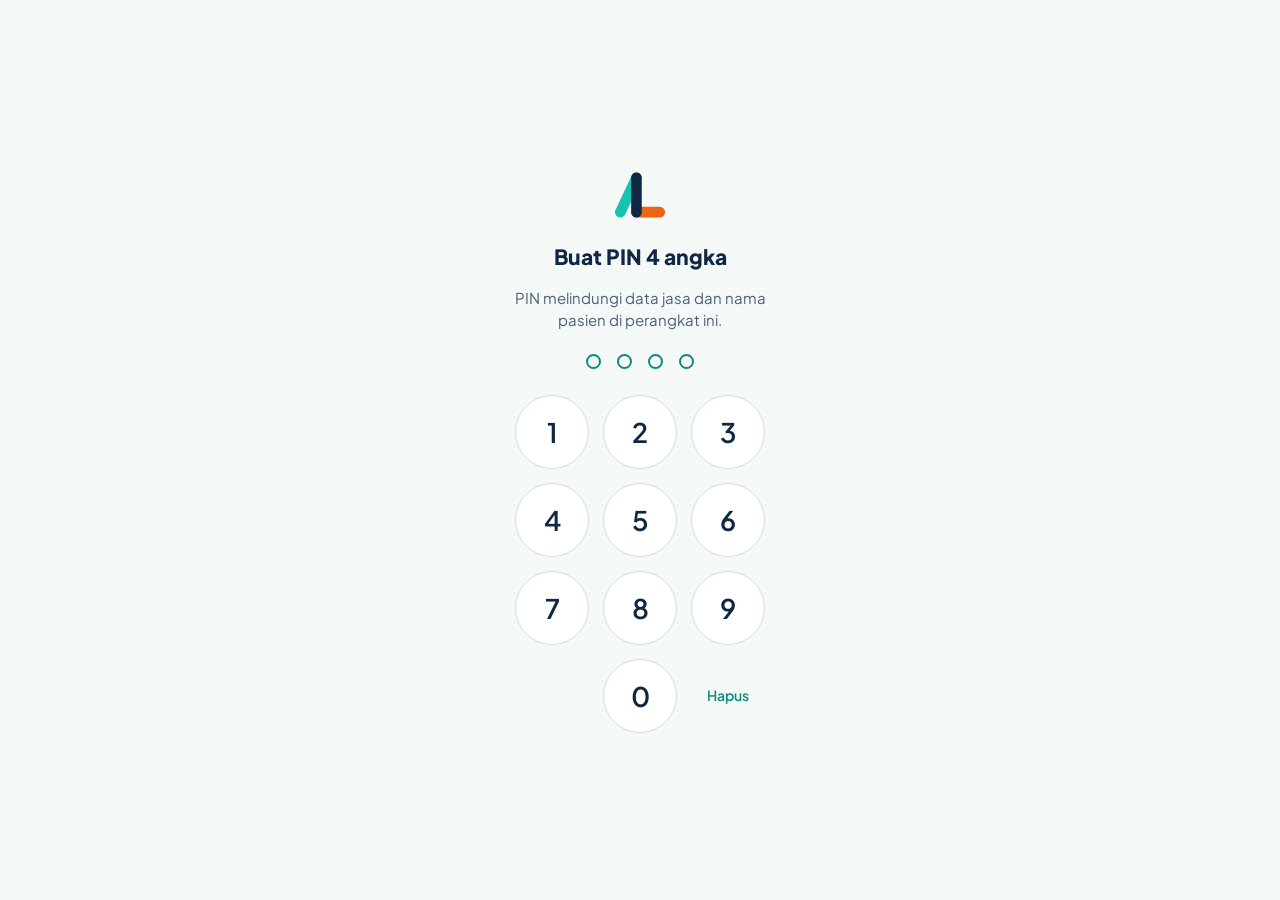
==== ccareplus/index.html @ 12947149 "CCare Plus: buka tab dari pintasan halaman muka" ====
<!DOCTYPE html>
<html lang="id">
<head>
<script src="../kunci.js"></script>
<script>if (window.AlvisyaKunci) AlvisyaKunci.jaga();</script>

<meta charset="utf-8">
<meta name="viewport" content="width=device-width, initial-scale=1, viewport-fit=cover">
<title>CCare Plus</title>
<meta name="theme-color" content="#0B7A72">
<meta name="robots" content="noindex">
<link rel="icon" href="../ikon/ccare-plus.svg">
<link rel="apple-touch-icon" href="../ikon/alvisya-192.png">
<link rel="preconnect" href="https://fonts.googleapis.com">
<link rel="stylesheet" href="https://fonts.googleapis.com/css2?family=Plus+Jakarta+Sans:wght@400;500;600;700;800&display=swap">
<style>
:root{--utama:#0B7A72;--utama-tua:#075E58;--utama-tipis:#E6F4F2;--kanvas:#F5F8F8;--isian:#F2F6F6;--putih:#FFFFFF;--garis:#D5E0E0;--pemisah:#E3EBEA;
  --teks:#0F2742;--teks-2:#4F6478;--redup:#A9B6BC;--merah:#B91C1C;--merah-tipis:#FDF0F0;--kuning:#B45309;--kuning-tipis:#FEF3C7;--hijau:#3B7A1E;--hijau-tipis:#EAF4E2;
  --c1:#DCEFEC;--c2:#9FD3CC;--c3:#0B7A72;--c3-teks:#FFFFFF}
@media (prefers-color-scheme:dark){:root{--utama:#2BB3A8;--utama-tua:#5FD0C6;--utama-tipis:#123A38;--kanvas:#0E1A1F;--isian:#15252B;--putih:#12212A;--garis:#2A3D44;--pemisah:#1E3036;
  --teks:#E6EEF0;--teks-2:#9DB0B8;--redup:#5D717A;--merah:#F08080;--merah-tipis:#2A1A1D;--kuning:#E0A458;--kuning-tipis:#2C2416;--hijau:#7FC86A;--hijau-tipis:#1C2E17;--c1:#16403D;--c2:#1F6E66;--c3:#2BB3A8;--c3-teks:#0E1A1F}}
*{box-sizing:border-box}
.kembali{display:inline-flex;align-items:center;justify-content:center;flex:0 0 auto;width:44px;height:44px;margin-left:-12px;border-radius:8px;color:var(--teks);text-decoration:none}
.kembali:hover,.kembali:focus-visible{background:var(--isian)}
.kembali-teks{display:inline-flex;align-items:center;gap:2px;min-height:44px;margin:-8px 0 8px -8px;color:var(--utama);font-weight:600;text-decoration:none}
  padding:max(24px,env(safe-area-inset-top)) max(16px,env(safe-area-inset-right)) max(24px,env(safe-area-inset-bottom)) max(16px,env(safe-area-inset-left));overflow-y:auto}
html,body{margin:0;background:var(--kanvas);color:var(--teks);font-family:'Plus Jakarta Sans',system-ui,-apple-system,'Segoe UI',Roboto,sans-serif;font-size:15px;-webkit-font-smoothing:antialiased}
a{color:var(--utama)}
button{font:inherit;color:inherit}
:focus-visible{outline:2px solid var(--utama);outline-offset:2px}
.num{font-variant-numeric:tabular-nums}
header{position:sticky;top:0;z-index:5;background:var(--putih);border-bottom:1px solid var(--garis)}
.kepala{max-width:1240px;margin:0 auto;padding:0 24px;display:flex;align-items:center;gap:8px 20px}
.merek{display:flex;align-items:center;gap:10px;padding:12px 0;min-width:0;flex:0 1 260px}
.logo{display:grid;place-items:center;width:32px;height:32px;border-radius:8px;background:var(--utama);color:#fff;flex:none}
.merek b{display:block;font-size:16px;line-height:1.1}.merek small{display:block;font-size:12px;color:var(--teks-2);white-space:nowrap;overflow:hidden;text-overflow:ellipsis}
nav{display:flex;gap:2px;flex:1 1 0;overflow-x:auto;scrollbar-width:none;min-width:0}
nav::-webkit-scrollbar{display:none}
.tab{background:none;border:0;border-bottom:2px solid transparent;color:var(--teks-2);font-weight:600;font-size:15px;padding:18px 12px 16px;cursor:pointer;white-space:nowrap;
  transition:color 180ms ease,border-color 180ms ease,background-color 180ms ease}
.tab:hover{background:var(--isian);color:var(--teks)}
.tab[aria-current=page]{color:var(--utama);border-bottom-color:var(--utama)}
.tb{display:inline-flex;align-items:center;justify-content:center;gap:6px;min-height:44px;border-radius:8px;font-weight:600;font-size:14px;padding:8px 14px;text-decoration:none;white-space:nowrap;cursor:pointer;transition:background-color 160ms ease}
.tb.utama{background:var(--utama);color:#fff;border:1px solid var(--utama)}.tb.utama:hover{background:var(--utama-tua)}
.tb.kedua{background:var(--putih);color:var(--teks);border:1px solid var(--garis)}.tb.kedua:hover{background:var(--isian)}
.tb:disabled{color:var(--redup);cursor:default;background:var(--putih)}
.tb svg,.ikon{width:16px;height:16px;flex:none}
main{max-width:1240px;margin:0 auto;padding:24px}
.baris-judul{display:flex;flex-wrap:wrap;align-items:flex-end;justify-content:space-between;gap:12px;margin-bottom:24px}
h1{margin:0;font-size:24px;font-weight:700}
.sub{margin:2px 0 0;font-size:14px;color:var(--teks-2)}
.navper{display:flex;gap:8px;align-items:center}
.kartu{border:1px solid var(--garis);border-radius:16px;background:var(--putih)}
.pad{padding:20px}
h2{margin:0;font-size:16px;font-weight:700}
.kepala-kartu{display:flex;justify-content:space-between;align-items:baseline;gap:8px;margin-bottom:12px;flex-wrap:wrap}
.ket{font-size:13px;color:var(--teks-2)}
.strip{display:grid;grid-template-columns:repeat(auto-fit,minmax(200px,1fr));gap:1px;background:var(--pemisah);overflow:hidden;margin-bottom:24px}
.strip>div{padding:16px 20px;background:var(--putih)}
.strip .l{font-size:13px;color:var(--teks-2)}.strip .v{font-size:28px;font-weight:700;margin-top:2px;line-height:1.15}.strip .k{font-size:13px;margin-top:2px;color:var(--teks-2)}
.naik{color:var(--hijau)}.turun{color:var(--kuning)}
.dua{display:flex;flex-wrap:wrap;gap:24px;align-items:flex-start;margin-bottom:24px}
.dua>section{flex:1 1 380px;min-width:0}
.rinci{display:grid;grid-template-columns:1fr auto auto;font-size:15px}
.rinci>span{padding:10px 0;border-bottom:1px solid var(--pemisah)}
.rinci .r{text-align:right;padding-left:16px}.rinci .rp{text-align:right;min-width:120px;padding-left:16px}
.rinci .total{font-weight:700;font-size:17px;border-bottom:0;padding-top:12px}.rinci .total.rp{color:var(--utama)}
.kal{display:grid;grid-template-columns:repeat(7,minmax(0,1fr));gap:4px}
.kal .dw{font-size:12px;color:var(--teks-2);text-align:center;padding-bottom:4px}.kal .dw.mg{color:var(--merah)}
.sel{height:48px;border-radius:8px;padding:4px 6px;display:flex;flex-direction:column;justify-content:space-between;border:1px solid var(--pemisah);background:var(--putih);min-width:0}
.sel .d{font-size:12px;color:var(--teks-2)}.sel b{font-size:15px;line-height:1}.sel .s{font-size:11px;font-weight:600;color:var(--utama);white-space:nowrap;overflow:hidden;text-overflow:ellipsis}
.sel.l1{background:var(--c1)}.sel.l2{background:var(--c2)}.sel.l3{background:var(--c3);color:var(--c3-teks)}.sel.l3 .d{color:inherit;opacity:.85}
.sel.mg{background:var(--merah-tipis)}.sel.mg .d{color:var(--merah)}
.sel.depan{border-style:dashed}.sel.depan .d{color:var(--redup)}
.sel.kini{border:2px solid var(--teks)}
.sel.kosong{visibility:hidden}
.legenda{display:flex;flex-wrap:wrap;gap:12px;margin-top:12px;font-size:12px;color:var(--teks-2)}
.legenda i{display:inline-block;width:10px;height:10px;border-radius:3px;vertical-align:-1px;margin-right:4px}
.grafik{display:grid;grid-template-columns:repeat(12,minmax(0,1fr));gap:8px;align-items:end;height:190px;border-bottom:1px solid var(--garis)}
.batang{display:flex;flex-direction:column;justify-content:flex-end;align-items:center;height:100%;gap:4px;min-width:0}
.batang span{font-size:12px;color:var(--teks-2)}
.batang i{display:block;width:100%;max-width:48px;border-radius:6px 6px 0 0;background:var(--c2);transition:height 220ms ease-out}
.batang.ini i{background:var(--utama)}.batang.ini span{color:var(--teks);font-weight:600}
.sumbu{display:grid;grid-template-columns:repeat(12,minmax(0,1fr));gap:8px;margin-top:6px;font-size:12px;color:var(--teks-2);text-align:center}
.tabel-bungkus{overflow-x:auto}
table{width:100%;border-collapse:collapse;font-size:15px}
th{position:sticky;top:0;background:var(--isian);color:var(--teks-2);font-size:13px;font-weight:600;text-align:right;padding:10px 16px;white-space:nowrap}
td{padding:10px 16px;border-top:1px solid var(--pemisah);text-align:right;white-space:nowrap}
th.k,td.k{text-align:left}
tfoot td{font-weight:700;background:var(--isian)}
tr.ini td{background:var(--utama-tipis)}
.chip{display:inline-flex;align-items:center;gap:4px;font-size:13px;font-weight:600;padding:2px 8px;border-radius:6px;background:var(--utama-tipis);color:var(--utama)}
.chip.ganti{background:var(--kuning-tipis);color:var(--kuning)}.chip.digantikan{background:var(--isian);color:var(--teks-2)}.chip.event{background:transparent;border:1px solid var(--garis);color:var(--teks)}
.cari{width:100%;max-width:320px;padding:8px 12px;border:1px solid var(--garis);border-radius:8px;background:var(--isian);color:var(--teks);font:inherit}
.kosong-isi{padding:48px 24px;text-align:center;color:var(--teks-2)}
.pesan{display:flex;gap:8px;align-items:flex-start;padding:12px 16px;border-radius:12px;font-size:14px;margin-bottom:16px}
.pesan.galat{background:var(--merah-tipis);color:var(--merah)}
.masuk{animation:masuk 220ms ease-out both}
@keyframes masuk{from{opacity:.0;transform:translateY(6px)}to{opacity:1;transform:none}}
.masuk.dari-kanan{animation:dariKanan 240ms cubic-bezier(.2,.8,.2,1) both}.masuk.dari-kiri{animation:dariKiri 240ms cubic-bezier(.2,.8,.2,1) both}
@keyframes dariKanan{from{opacity:0;transform:translateX(28px)}to{opacity:1;transform:none}}@keyframes dariKiri{from{opacity:0;transform:translateX(-28px)}to{opacity:1;transform:none}}
.memuat{opacity:.55;transition:opacity 160ms ease}
.segaran{position:fixed;left:0;right:0;top:0;height:3px;z-index:30;background:linear-gradient(90deg,transparent,var(--utama),transparent);background-size:40% 100%;background-repeat:no-repeat;animation:segar 1.1s linear infinite}
.segaran[hidden]{display:none}@keyframes segar{from{background-position:-40% 0}to{background-position:140% 0}}
@media (prefers-reduced-motion:reduce){.segaran{animation:none;background:var(--utama);opacity:.5}}
@media (prefers-reduced-motion:reduce){.masuk,.masuk.dari-kanan,.masuk.dari-kiri{animation:none}.batang i,.tab{transition:none}}
@media (max-width:1100px){.merek small{display:none}.merek{flex:0 0 auto}.tab{padding:18px 9px 16px}}
@media (max-width:640px){.kepala{padding:0 16px;flex-wrap:wrap}.merek{flex:1 1 100%;padding-bottom:0}.merek small{display:block}.strip{grid-template-columns:repeat(3,minmax(0,1fr))}.strip>div:first-child{grid-column:1/-1}.strip>div{padding:12px 16px}main{padding:16px}.tab{padding:14px 10px 12px}.strip .v{font-size:24px}.sel{height:42px}.sel .s{display:none}.grafik{gap:4px}.sumbu{gap:4px}.batang span{font-size:10px}
  .sembunyi-hp{display:none}td,th{padding:8px 10px}.dua{gap:16px}.pad{padding:16px}}

.aksi-kepala{display:flex;gap:8px;flex:none}
.tb.ikon-saja{padding:8px 10px}
.lencana{display:inline-grid;place-items:center;min-width:18px;height:18px;padding:0 5px;border-radius:9px;background:var(--merah);color:#fff;font-size:11px;font-weight:700;margin-left:4px;vertical-align:1px}
.pita{display:flex;flex-wrap:wrap;align-items:center;gap:8px 12px;padding:12px 16px;border-radius:12px;border:1px solid var(--garis);background:var(--putih);margin-bottom:16px;font-size:14px}
.pita.info{background:var(--utama-tipis);border-color:transparent}
.pita.awas{background:var(--kuning-tipis);border-color:transparent;color:var(--teks)}
.pita b{font-weight:700}.pita .isi-pita{flex:1 1 240px;min-width:0}
.pita svg{width:18px;height:18px;flex:none}
select.isian,input.isian{font:inherit;font-size:14px;text-overflow:ellipsis;color:var(--teks);background:var(--isian);border:1px solid var(--garis);border-radius:8px;padding:6px 8px;width:100%;min-width:0}
select.isian.isi{background:var(--putih);border-color:var(--utama)}
select.isian.ganti{border-color:var(--kuning)}
.jd-tata{display:grid;grid-template-columns:minmax(0,1fr) 300px;gap:16px;align-items:start}
.jd-panel{position:sticky;top:80px}
.kal{display:grid;grid-template-columns:repeat(7,minmax(0,1fr))}
.kal-h{font-size:13px;font-weight:600;color:var(--teks-2);padding:8px 8px;border-bottom:1px solid var(--pemisah)}.kal-h.mg{color:var(--merah)}
.kal-sel{min-height:96px;min-width:0;display:flex;flex-direction:column;align-items:stretch;gap:4px;padding:6px;border:0;border-right:1px solid var(--pemisah);border-bottom:1px solid var(--pemisah);background:var(--putih);text-align:left;cursor:pointer;transition:background-color 150ms ease}
.kal-sel:nth-child(7n){border-right:0}.kal-sel:hover{background:var(--isian)}
.kal-sel .n{font-size:13px;font-weight:600;color:var(--teks-2);white-space:nowrap;overflow:hidden;text-overflow:ellipsis}.kal-sel .n small{font-weight:400}
.kal-sel.mg .n{color:var(--merah)}.kal-sel.lewat .n{color:var(--redup)}.kal-sel.lewat.mg .n{color:var(--merah);opacity:.6}
.kal-sel.luar{background:var(--isian);cursor:default}.kal-sel.luar .n{color:var(--redup)}
.kal-sel.kini{box-shadow:inset 0 0 0 2px var(--utama)}.kal-sel.pilih{background:var(--utama-tipis);box-shadow:inset 0 0 0 2px var(--utama)}
.ch{display:block;font-style:normal;font-size:12px;font-weight:600;line-height:1.4;border-radius:6px;padding:1px 6px;overflow-wrap:anywhere;border:1px solid transparent}
.ch small{font-weight:400}.ch .pdk{display:none}
.ch.p{background:var(--utama);color:#fff}.ch.g{border-color:var(--utama);color:var(--utama);background:var(--putih)}
.ch.dg{background:var(--isian);color:var(--teks-2);text-decoration:line-through}.ch.ev{background:var(--kuning-tipis);color:var(--kuning)}
.ch.ok{background:var(--hijau-tipis);color:var(--hijau)}.ch.tg{border-color:var(--garis);color:var(--teks);background:var(--putih)}
.leg-jd{display:flex;flex-wrap:wrap;gap:6px 16px;font-size:13px;color:var(--teks-2);margin:12px 4px 0}.leg-jd span{display:inline-flex;align-items:center;gap:6px}.leg-jd .ch{display:inline-block}
.ed-jd{display:flex;flex-direction:column;gap:12px}.ed-kep{display:flex;justify-content:space-between;gap:8px;align-items:flex-start}.ed-kep h2{font-size:18px}
.kotak{display:flex;flex-direction:column;gap:6px;min-width:0}
.st-baris{display:inline-flex;align-items:center;gap:4px;font-size:13px;color:var(--teks-2);white-space:nowrap;min-height:20px}
.st-baris svg{width:16px;height:16px}.st-baris.ok{color:var(--hijau)}.st-baris.galat{color:var(--merah)}
dialog.lembar{margin:auto 0 0;max-width:100vw;border-radius:16px 16px 0 0;max-height:85vh}
.minta{display:grid;grid-template-columns:1fr auto;gap:8px 16px;align-items:center;padding:12px 16px;border-top:1px solid var(--pemisah)}
.minta:first-of-type{border-top:0}.minta .tombol{display:flex;gap:8px}
dialog{border:0;border-radius:16px;padding:0;max-width:min(520px,calc(100vw - 32px));width:100%;background:var(--putih);color:var(--teks);box-shadow:0 12px 40px rgba(15,39,66,.28)}
dialog::backdrop{background:rgba(15,39,66,.45)}
dialog[open]{animation:masuk 200ms ease-out both}
.dlg-kepala{display:flex;align-items:center;justify-content:space-between;padding:16px 20px;border-bottom:1px solid var(--pemisah)}
.dlg-kepala h2{font-size:18px}
.dlg-isi{padding:16px 20px;display:flex;flex-direction:column;gap:12px}
.dlg-kaki{display:flex;justify-content:flex-end;gap:8px;padding:12px 20px;border-top:1px solid var(--pemisah)}
.tutup{background:none;border:0;padding:6px;border-radius:8px;cursor:pointer;color:var(--teks-2)}
.chips{display:flex;flex-wrap:wrap;gap:8px}
.chips button{border:1px solid var(--garis);background:var(--putih);border-radius:999px;min-height:44px;padding:0 14px;font-size:14px;cursor:pointer}
.chips button[aria-pressed=true]{background:var(--utama-tipis);border-color:var(--utama);color:var(--utama);font-weight:600}
.chips button small{color:var(--teks-2);font-weight:400}
.salin{display:flex;gap:8px}.salin input{flex:1}
label.lbl{display:block;font-size:13px;font-weight:600;color:var(--teks-2);margin-bottom:4px}
.toast{position:fixed;left:50%;bottom:24px;transform:translateX(-50%);background:var(--teks);color:var(--putih);padding:10px 16px;border-radius:12px;font-size:14px;z-index:20;box-shadow:0 6px 24px rgba(15,39,66,.25);max-width:calc(100vw - 32px)}
.setup{max-width:520px;margin:48px auto;padding:24px}
@media (max-width:899px){.jd-tata{grid-template-columns:1fr}.jd-panel{display:none}.kal-sel{min-height:72px}}
@media (max-width:640px){.aksi-kepala .teks-tb{display:none}.aksi-kepala{margin-left:auto}.merek{flex:1 1 0;min-width:0}.kepala{flex-wrap:wrap}.strip .k{font-size:12px}nav{flex:1 1 100%;order:3}
  .kal-sel{min-height:60px;padding:4px 2px;gap:2px}.kal-h{padding:6px 2px;text-align:center}.kal-sel .n{padding-left:2px}.ch{font-size:11px;padding:0 2px;border-radius:4px;letter-spacing:-.1px;white-space:nowrap;overflow:hidden}.ch .pjg{display:none}.ch .pdk{display:inline}.kal-sel .n .pjg{display:none}.leg-jd{font-size:12px}}

/* ===== arah A: strip padat (v4.7) ===== */
.tab{display:inline-flex;align-items:center;gap:6px}.tab svg{width:18px;height:18px;flex:none}
.baris-judul{align-items:center;margin-bottom:16px}
.judul-per{display:flex;align-items:center;gap:8px;min-width:0;flex:1 1 320px}
.judul-teks{min-width:0}
.panah{width:44px;height:44px;flex:none;display:grid;place-items:center;border:1px solid var(--garis);border-radius:8px;background:var(--putih);color:var(--teks);cursor:pointer;transition:background-color 160ms ease}
.panah:hover{background:var(--isian)}.panah svg{width:18px;height:18px}
.status{display:flex;align-items:center;gap:6px;font-size:13px;color:var(--teks-2);min-height:44px;margin:-8px 0 8px}
.status svg{width:16px;height:16px;flex:none}.status span{flex:1}
.status.ok{color:var(--hijau)}.status.awas{color:var(--kuning)}
.tb-teks{border:0;background:none;color:var(--utama);font-weight:600;font-size:13px;min-height:44px;padding:0 4px;cursor:pointer}
.ringkas{display:grid;grid-template-columns:repeat(2,minmax(0,1fr));gap:16px;align-items:start}
.ringkas>*{grid-column:1}.ringkas>.rinci-kartu{grid-column:2;grid-row:1 / span 3}
.pahlawan .l,.tiga .l,.strip4 .l{display:block;font-size:13px;font-weight:600;color:var(--teks-2)}
.pahlawan .v{font-size:34px;font-weight:700;line-height:1.15;margin-top:2px}
.bilah{height:8px;border-radius:4px;background:var(--pemisah);overflow:hidden;margin-top:12px}.bilah i{display:block;height:8px;background:var(--utama);transition:width 220ms ease-out}
.banding{display:flex;justify-content:space-between;gap:8px;flex-wrap:wrap;font-size:13px;color:var(--teks-2);margin-top:6px}
.tiga{display:grid;grid-template-columns:repeat(3,minmax(0,1fr));margin-top:16px;border-top:1px solid var(--pemisah)}
.tiga>div{padding:12px 0 0 12px;border-left:1px solid var(--pemisah)}.tiga>div:first-child{padding-left:0;border-left:0}
.tiga b{font-size:22px}.tiga small{font-size:13px;font-weight:400;color:var(--teks-2)}
.kerangka .tiga{border:0;gap:12px}.kerangka .tiga>.sk{margin:0}
.shift{display:flex;align-items:center;gap:12px;width:100%;padding:12px 16px;border-radius:12px;text-align:left;cursor:pointer;transition:background-color 160ms ease}
.shift:hover{background:var(--isian)}.shift>svg{width:22px;height:22px;flex:none;color:var(--utama)}.shift>svg:last-child{width:18px;height:18px;color:var(--teks-2)}
.isi-shift{flex:1;min-width:0;display:flex;flex-direction:column}.isi-shift b{font-size:16px}
.br{display:grid;grid-template-columns:1fr auto auto;gap:12px;align-items:baseline;padding:10px 0;border-top:1px solid var(--pemisah);font-size:15px}
.br .q{color:var(--teks-2);text-align:right;min-width:44px}.br .rp{text-align:right;min-width:112px}
.br.redup{color:var(--teks-2)}.br.tebal{font-weight:700}.br.aksen{color:var(--utama)}
.kepala-kartu{margin-bottom:4px}
.grafik{display:flex;gap:12px;align-items:flex-end;height:150px;border-bottom:0}
.batang{flex:1;max-width:96px}.batang i{max-width:none;border-radius:4px 4px 0 0}.batang small{font-size:12px;color:var(--teks-2)}.batang.ini small{color:var(--teks);font-weight:600}
.strip4{display:grid;grid-template-columns:repeat(5,minmax(0,1fr));padding:12px 16px;margin-bottom:16px;gap:8px}.strip4 b{font-size:20px}
.daftar{overflow:hidden}.daftar-kep{display:flex;justify-content:space-between;padding:12px 16px}
.hr{display:grid;grid-template-columns:1fr auto;gap:2px 12px;padding:12px 16px;border-top:1px solid var(--pemisah)}
.hr .tg{font-size:16px;font-weight:600}.hr .rp{font-size:16px;font-weight:700;text-align:right}.hr .r{text-align:right}
.hr.jumlah{background:var(--isian)}
.tumpuk{display:flex;flex-direction:column;gap:16px}
.alat-pasien{display:flex;flex-direction:column;gap:8px;margin-bottom:16px}.alat-pasien .cari{max-width:none;min-height:44px;font-size:16px}
.chips button{min-height:44px}
.grup{overflow:hidden}.grup-kep{display:flex;justify-content:space-between;gap:8px;padding:10px 16px;background:var(--isian)}
.ps{display:grid;grid-template-columns:28px 1fr auto;gap:8px;align-items:center;padding:10px 16px;border-top:1px solid var(--pemisah)}
.ps .no{color:var(--teks-2);text-align:right}
.pad-kep{padding:12px 16px}
.menu-lain h2{margin:0}
.menu-lain summary,.baris-menu{display:flex;align-items:center;gap:12px;width:100%;min-height:52px;padding:8px 16px;border:0;border-top:1px solid var(--pemisah);background:none;color:var(--teks);font-size:16px;text-align:left;text-decoration:none;cursor:pointer;list-style:none;transition:background-color 160ms ease}
.menu-lain summary::-webkit-details-marker{display:none}
.menu-lain summary:hover,.baris-menu:hover{background:var(--isian)}
.menu-lain summary>span:first-child,.baris-menu>span:first-child{flex:1;min-width:0}
.menu-lain small{display:block;font-size:13px;color:var(--teks-2)}
.chev{display:grid;color:var(--teks-2)}.chev svg{width:18px;height:18px;transition:transform 180ms ease}
details[open] .chev svg{transform:rotate(90deg)}
.baris-menu.bahaya{color:var(--merah)}
.sk{display:block;background:var(--pemisah);border-radius:6px;margin:0 0 10px;animation:sk 1.2s ease-in-out infinite alternate}
@keyframes sk{from{opacity:1}to{opacity:.55}}
.kerangka{display:flex;flex-direction:column;gap:16px}
@media (prefers-reduced-motion:reduce){.sk{animation:none}.bilah i,.chev svg{transition:none}}
@media (max-width:899px){
  .ringkas{grid-template-columns:1fr}.ringkas>.rinci-kartu{grid-column:1;grid-row:auto}
  main{padding:16px 16px calc(96px + env(safe-area-inset-bottom))}
  .aksi-kepala{display:none}
  .kepala{padding:0 16px}.merek{flex:1 1 auto;padding:10px 0}
  nav#tabs{position:fixed;left:0;right:0;bottom:0;z-index:10;background:var(--putih);border-top:1px solid var(--garis);padding:4px 4px calc(6px + env(safe-area-inset-bottom));flex:none;order:0;overflow:visible}
  nav#tabs .tab{flex:1;flex-direction:column;gap:2px;padding:6px 0;min-height:52px;border-bottom:0;font-size:12px;position:relative}
  nav#tabs .tab svg{width:22px;height:22px}
  nav#tabs .tab:hover{background:none}
  nav#tabs .lencana{position:absolute;top:2px;left:calc(50% + 6px);margin:0}
  .toast{bottom:calc(84px + env(safe-area-inset-bottom))}
  .baris-judul{flex-direction:column;align-items:stretch}
  .judul-per{flex:1 1 auto}.judul-teks{flex:1;text-align:center}
  .judul-teks h1{font-size:18px}.baris-judul .navper{justify-content:flex-end}
  .baris-judul .navper{margin-top:-4px}.baris-judul .navper .tb{border:0;background:none;color:var(--utama);padding:0 4px;min-height:44px}
}
@media (max-width:640px){.kepala{flex-wrap:nowrap}.merek small{display:block}.br .rp{min-width:96px}.strip4 b{font-size:18px}}
/* ===== Gerak: hanya transform/opacity (dikerjakan GPU) — satu kurva pegas untuk semuanya ===== */
:root{--pegas:cubic-bezier(.2,.9,.25,1.06);--keluar:cubic-bezier(.4,0,1,1)}
@media (min-width:900px){nav#tabs{position:relative}}
.penunjuk{position:absolute;left:0;bottom:0;height:3px;width:1px;border-radius:3px 3px 0 0;background:var(--utama);transform-origin:0 0;pointer-events:none;will-change:transform;transition:transform 300ms var(--pegas)}
.tab[aria-current=page]{border-bottom-color:transparent}
#isi{touch-action:pan-y}
#isi>.masuk{will-change:transform}
#isi>.masuk.ikut{animation:none!important;transition:none}
#isi>.masuk.lepas{transition:transform 260ms var(--pegas),opacity 200ms ease}
#isi>.masuk.diam{animation:none}
.masuk:not(.diam) .batang i{transform-origin:50% 100%;animation:tumbuh 520ms var(--pegas) both;animation-delay:calc(var(--i,0) * 30ms + 80ms)}
@keyframes tumbuh{from{transform:scaleY(0)}to{transform:none}}
.batang{background:none;border:0;padding:0;font:inherit;color:inherit;cursor:pointer;transition:transform 220ms var(--pegas)}
.batang.pilih{transform:translateY(-4px)}.batang.pilih i{filter:brightness(1.12)}
.info-batang{margin:10px 0 0;font-size:14px;color:var(--teks-2);min-height:21px}
button,.baris-menu,.kartu.shift{transition:transform 120ms var(--pegas),background-color 160ms ease}
button:active:not(:disabled),.baris-menu:active{transform:scale(.97)}
.papan-riak{position:relative;overflow:hidden}
.riak{position:absolute;border-radius:50%;background:currentColor;opacity:.14;transform:scale(0);pointer-events:none;animation:riak 520ms ease-out forwards}
@keyframes riak{to{transform:scale(1);opacity:0}}
dialog[open]{animation:dlgMasuk 260ms var(--pegas) both}
@keyframes dlgMasuk{from{opacity:0;transform:translateY(12px) scale(.98)}to{opacity:1;transform:none}}
dialog.tutupan{animation:dlgKeluar 180ms var(--keluar) both}
@keyframes dlgKeluar{to{opacity:0;transform:translateY(12px) scale(.98)}}
::view-transition-old(root),::view-transition-new(root){animation-duration:240ms;animation-timing-function:var(--pegas)}
@media (max-width:899px){
  .penunjuk{top:4px;bottom:auto;height:32px;border-radius:16px;background:var(--utama-tipis)}
  nav#tabs .tab{z-index:1}
  dialog,dialog.lembar{margin:auto 0 0;max-width:100vw;width:100vw;border-radius:20px 20px 0 0;max-height:88vh;padding-bottom:env(safe-area-inset-bottom)}
  dialog[open]{animation:lembarNaik 320ms var(--pegas) both}
  dialog.tutupan{animation:lembarTurun 200ms var(--keluar) both}
  dialog.tarik{animation:none;transition:none}
  dialog.lepas{transition:transform 240ms var(--pegas)}
  .dlg-kepala{position:relative;padding-top:22px;touch-action:none;cursor:grab}
  .dlg-kepala::before{content:"";position:absolute;top:8px;left:50%;width:40px;height:5px;margin-left:-20px;border-radius:3px;background:var(--garis)}
}
@keyframes lembarNaik{from{transform:translateY(100%)}to{transform:none}}
@keyframes lembarTurun{to{transform:translateY(100%)}}
@media (prefers-reduced-motion:reduce){
  .penunjuk,.batang,button,.baris-menu,#isi>.masuk.lepas{transition:none!important}
  .masuk .batang i,dialog[open],dialog.tutupan,.riak{animation:none!important}
  ::view-transition-old(root),::view-transition-new(root){animation:none}
}
</style>
</head>
<body>
<header id="kepala">
  <div class="kepala">
    <div class="merek">
      <a class="kembali" id="keMuka" href="../" aria-label="Kembali ke AlvisyaLabs" title="Kembali ke AlvisyaLabs"><svg viewBox="0 0 24 24" width="22" height="22" fill="none" stroke="currentColor" stroke-width="2" stroke-linecap="round" aria-hidden="true"><path d="M15 18l-6-6 6-6"/></svg></a>
      <span class="logo"><svg class="ikon" viewBox="0 0 24 24" fill="none" stroke="currentColor" stroke-width="2" aria-hidden="true"><path d="M4 19V9M10 19V5M16 19v-7M22 19H2"/></svg></span>
      <span style="min-width:0"><b>CCare Plus</b><small id="nama">memuat…</small></span>
    </div>
    <nav id="tabs" aria-label="Menu"></nav>
    <div class="aksi-kepala">
      <button class="tb kedua" id="tbScan" title="Minta scan C-CARE dari komputer" aria-label="Minta scan">
        <svg viewBox="0 0 24 24" fill="none" stroke="currentColor" stroke-width="2" aria-hidden="true"><path d="M4 7V5a1 1 0 0 1 1-1h2M17 4h2a1 1 0 0 1 1 1v2M20 17v2a1 1 0 0 1-1 1h-2M7 20H5a1 1 0 0 1-1-1v-2M4 12h16"/></svg><span class="teks-tb">Scan</span></button>
      <button class="tb kedua" id="tbBagi" title="Bagikan jadwal ke teman" aria-label="Bagikan jadwal">
        <svg viewBox="0 0 24 24" fill="none" stroke="currentColor" stroke-width="2" aria-hidden="true"><circle cx="18" cy="5" r="3"/><circle cx="6" cy="12" r="3"/><circle cx="18" cy="19" r="3"/><path d="M8.6 13.5l6.8 4M15.4 6.5l-6.8 4"/></svg><span class="teks-tb">Bagikan</span></button>
    </div>
  </div>
</header>
<div id="segaran" class="segaran" hidden role="status" aria-label="Memperbarui data dari Sheet"></div>
<main id="isi" aria-live="polite"></main>
<dialog id="dlg" aria-labelledby="dlgJudul"><form method="dialog" id="dlgForm"></form></dialog>
<div class="toast" id="toast" role="status" hidden></div>

<script src="mesin.js"></script>
<script>
const CFG = /*CFG*/{ mode: 'pwa', api: 'https://api.alvisya.my.id/' }/*CFG*/;   // data lewat cache Cloudflare (alvisyalabs-ccareplus)
const TAB = [['dash', 'Ringkas'], ['jadwal', 'Jadwal'], ['harian', 'Catatan'], ['pasien', 'Pasien'], ['lain', 'Lainnya']];
const BLN = ['Jan', 'Feb', 'Mar', 'Apr', 'Mei', 'Jun', 'Jul', 'Agu', 'Sep', 'Okt', 'Nov', 'Des'];
const BULAN = ['Januari', 'Februari', 'Maret', 'April', 'Mei', 'Juni', 'Juli', 'Agustus', 'September', 'Oktober', 'November', 'Desember'];
const HARI = ['Min', 'Sen', 'Sel', 'Rab', 'Kam', 'Jum', 'Sab'];
const $ = id => document.getElementById(id);
const esc = s => String(s == null ? '' : s).replace(/[&<>"]/g, c => ({ '&': '&amp;', '<': '&lt;', '>': '&gt;', '"': '&quot;' }[c]));
const rp = v => 'Rp ' + Math.round(v || 0).toLocaleString('id-ID');
const n0 = v => v ? Number(v).toLocaleString('id-ID') : '';
const tglPanjang = t => { const [y, m, d] = t.split('-').map(Number); return d + ' ' + BLN[m - 1] + ' ' + y; };
const tglPendek = t => HARI[hariDari(t)] + ', ' + (+t.slice(8)) + ' ' + BLN[+t.slice(5, 7) - 1];
const hariDari = t => new Date(t + 'T00:00:00Z').getUTCDay();
const geser = (t, n) => { const d = new Date(t + 'T00:00:00Z'); d.setUTCDate(d.getUTCDate() + n); return d.toISOString().slice(0, 10); };
const IK = {
  kiri: '<svg viewBox="0 0 24 24" fill="none" stroke="currentColor" stroke-width="2" aria-hidden="true"><path d="M15 6l-6 6 6 6"/></svg>',
  kanan: '<svg viewBox="0 0 24 24" fill="none" stroke="currentColor" stroke-width="2" aria-hidden="true"><path d="M9 6l6 6-6 6"/></svg>',
  ubah: '<svg viewBox="0 0 24 24" fill="none" stroke="currentColor" stroke-width="2" aria-hidden="true"><path d="M4 20h4L19 9l-4-4L4 16v4z"/></svg>',
  galat: '<svg class="ikon" viewBox="0 0 24 24" fill="none" stroke="currentColor" stroke-width="2" aria-hidden="true"><circle cx="12" cy="12" r="9"/><path d="M12 7v6M12 16.5v.5"/></svg>',
  info: '<svg viewBox="0 0 24 24" fill="none" stroke="currentColor" stroke-width="2" aria-hidden="true"><circle cx="12" cy="12" r="9"/><path d="M12 11v6M12 7.5v.5"/></svg>',
  awas: '<svg viewBox="0 0 24 24" fill="none" stroke="currentColor" stroke-width="2" aria-hidden="true"><path d="M12 3l10 18H2L12 3z"/><path d="M12 10v5M12 18v.5"/></svg>',
  ok: '<svg viewBox="0 0 24 24" fill="none" stroke="currentColor" stroke-width="2.4" aria-hidden="true"><path d="M5 12l5 5 9-10"/></svg>',
  putar: '<svg viewBox="0 0 24 24" fill="none" stroke="currentColor" stroke-width="2" aria-hidden="true"><path d="M21 12a9 9 0 1 1-3-6.7M21 4v5h-5"/></svg>',
  tutup: '<svg viewBox="0 0 24 24" width="20" height="20" fill="none" stroke="currentColor" stroke-width="2" aria-hidden="true"><path d="M6 6l12 12M18 6L6 18"/></svg>',
  dash: '<svg viewBox="0 0 24 24" fill="none" stroke="currentColor" stroke-width="2" aria-hidden="true"><path d="M4 19V9M10 19V5M16 19v-7M22 19H2"/></svg>',
  jadwal: '<svg viewBox="0 0 24 24" fill="none" stroke="currentColor" stroke-width="2" aria-hidden="true"><rect x="3" y="5" width="18" height="16" rx="2"/><path d="M3 10h18M8 3v4M16 3v4"/></svg>',
  harian: '<svg viewBox="0 0 24 24" fill="none" stroke="currentColor" stroke-width="2" aria-hidden="true"><path d="M8 6h12M8 12h12M8 18h12M4 6h.01M4 12h.01M4 18h.01"/></svg>',
  pasien: '<svg viewBox="0 0 24 24" fill="none" stroke="currentColor" stroke-width="2" aria-hidden="true"><circle cx="9" cy="8" r="4"/><path d="M2 21c0-4 3-6 7-6s7 2 7 6M17 11a3 3 0 1 0 0-6M22 21c0-3-2-5-5-5"/></svg>',
  lain: '<svg viewBox="0 0 24 24" fill="none" stroke="currentColor" stroke-width="2" aria-hidden="true"><circle cx="5" cy="12" r="1.5"/><circle cx="12" cy="12" r="1.5"/><circle cx="19" cy="12" r="1.5"/></svg>',
  luar: '<svg viewBox="0 0 24 24" fill="none" stroke="currentColor" stroke-width="2" aria-hidden="true"><path d="M14 4h6v6M20 4l-9 9M18 14v5a1 1 0 0 1-1 1H5a1 1 0 0 1-1-1V7a1 1 0 0 1 1-1h5"/></svg>',
};
const selisihHari = (a, b) => Math.round((Date.parse(b + 'T00:00:00Z') - Date.parse(a + 'T00:00:00Z')) / 864e5);
const jam = ms => new Date(ms).toLocaleTimeString('id-ID', { hour: '2-digit', minute: '2-digit', timeZone: 'Asia/Jakarta' });

/* ---------- akun & jalur data: halaman Apps Script (google.script.run) atau aplikasi HP (fetch ke Web App) ---------- */
const SIMPAN = 'jasaipb.akun';
const simpanLokal = (k, v) => { try { v == null ? localStorage.removeItem(k) : localStorage.setItem(k, JSON.stringify(v)); } catch (e) {} };
const bacaLokal = k => { try { return JSON.parse(localStorage.getItem(k) || 'null'); } catch (e) { return null; } };
function bacaKodePasang(teks) {
  const d = String(teks || '').trim().match(/^(https:\/\/script\.google\.com\/macros\/s\/[\w-]+\/exec)\?dasbor=([\w-]{8,})$/);   // tautan dasbor Apps Script
  if (d) return { u: d[1], k: d[2], n: '' };
  const m = String(teks || '').trim().match(/SJC1:([A-Za-z0-9+/=_-]+)/);
  if (!m) return null;
  try { const j = JSON.parse(decodeURIComponent(escape(atob(m[1].replace(/-/g, '+').replace(/_/g, '/'))))); return j.u && j.k ? { u: j.u, k: j.k, n: j.n || '' } : null; } catch (e) { return null; }
}
function bacaAkun() {
  if (CFG.mode === 'gas') return { k: CFG.kunci };
  const dariTautan = bacaKodePasang(decodeURIComponent(location.hash.slice(1)));
  if (dariTautan) { simpanLokal(SIMPAN, dariTautan); history.replaceState(null, '', location.pathname); return dariTautan; }
  const lama = bacaLokal(SIMPAN) || bacaKodePasang(bacaLokal('alvisyaTautan.ccare'));   // tautan yang pernah ditempel di halaman muka
  if (lama) simpanLokal(SIMPAN, lama);
  return lama;
}
let AKUN = bacaAkun();
function gasRun(fn, ...a) { return new Promise((ok, no) => google.script.run.withSuccessHandler(ok).withFailureHandler(no)[fn](...a)); }
async function jawab(p) { const j = await p; if (!j || !j.ok) throw new Error((j && j.pesan) || 'Gagal'); return j; }
/* Kunci PIN/sidik jari ada di AlvisyaLabs (../kunci.js), bukan di CCare Plus. */
/** hapus semua data CCare Plus di perangkat ini (dipakai Keluar, Lupa PIN, 5x salah) */
function hapusDataPerangkat() {
  S = false; ANTRE = []; simpanS();
  simpanLokal(SIMPAN, null); Object.keys(localStorage).filter(k => /^jasaipb\./.test(k)).forEach(k => simpanLokal(k, null));
  AKUN = null; D = null; Object.keys(cache).forEach(k => delete cache[k]);
}

/* ---------- database lokal: CCare Plus menyimpan & menghitung sendiri (mesin.js); Sheet hanya tempat sinkron ---------- */
const DBL = {   // IndexedDB: 'S' = data mentah terakhir dari Sheet, 'antre' = perubahan yang belum terkirim
  buka() { return this.p || (this.p = new Promise((ok, no) => { const r = indexedDB.open('ccareplus', 1); r.onupgradeneeded = () => r.result.createObjectStore('kv'); r.onsuccess = () => ok(r.result); r.onerror = () => no(r.error); })); },
  async baca(k) { const db = await this.buka(); return new Promise((ok, no) => { const q = db.transaction('kv').objectStore('kv').get(k); q.onsuccess = () => ok(q.result); q.onerror = () => no(q.error); }); },
  async tulis(k, v) { const db = await this.buka(); return new Promise((ok, no) => { const t = db.transaction('kv', 'readwrite'); v == null ? t.objectStore('kv').delete(k) : t.objectStore('kv').put(v, k); t.oncomplete = ok; t.onerror = () => no(t.error); }); },
};
let S = null, ANTRE = [], LAMA = false;   // LAMA: Apps Script belum punya aksi=sinkron → jalur lama (hitung di Sheet)
async function siapkan() {
  if (S !== null) return;
  try { S = (await DBL.baca('S')) || false; ANTRE = (await DBL.baca('antre')) || []; } catch (e) { S = false; ANTRE = []; }
  if (S && S.u !== AKUN.u) { S = false; ANTRE = []; }   // data milik sambungan lain
}
const simpanS = () => Promise.all([DBL.tulis('S', S || null), DBL.tulis('antre', ANTRE.length ? ANTRE : null)]).catch(() => {});
const kirimLangsung = body => jawab(fetch(CFG.api || AKUN.u, { method: 'POST', headers: { 'Content-Type': 'text/plain;charset=utf-8' }, body: JSON.stringify(Object.assign({ kunci: AKUN.k }, body)) }).then(r => r.json()));
/** kirim antrean satu per satu; ditolak Sheet (mis. di luar 6 periode) = dibuang, data Sheet yang berlaku saat tarik berikutnya */
async function kirimAntre() {
  while (ANTRE.length) {
    try { await kirimLangsung(ANTRE[0]); }
    catch (e) { if (e instanceof TypeError) throw e; toast('Perubahan jadwal ditolak Sheet: ' + e.message); }   // TypeError = tidak tersambung → coba lagi nanti
    ANTRE.shift(); await simpanS();
  }
}
/** tarik data mentah bila versi Sheet berubah. Hasil: true bila ada yang berubah */
function sinkron() {
  return sinkron.p || (sinkron.p = (async () => {
    try {
      await kirimAntre();
      const r = await jawab(fetch((CFG.api || AKUN.u) + '?' + new URLSearchParams({ aksi: 'sinkron', kunci: AKUN.k, ver: S ? S.ver : '' })).then(r => r.json()));
      let berubah;
      if (r.sama) { berubah = JSON.stringify([S.mintaScan, S.bagi]) !== JSON.stringify([r.mintaScan, r.bagi]); S.mintaScan = r.mintaScan; S.bagi = r.bagi; }
      else { berubah = !S || S.ver !== r.ver || JSON.stringify([S.mintaScan, S.bagi]) !== JSON.stringify([r.mintaScan, r.bagi]); S = Object.assign(r, { u: AKUN.u }); }   // versi sama = tidak digambar ulang (cegah putaran muat↔sinkron)
      S.diambil = Date.now(); await simpanS();
      return berubah;
    } catch (e) { if (/Aksi tidak dikenal/.test(e.message)) LAMA = true; throw e; }
    finally { sinkron.p = null; }
  })());
}
const tglJam = ms => new Date(ms).toLocaleString('id-ID', { day: 'numeric', month: 'short', hour: '2-digit', minute: '2-digit' });
async function dasborLokal(awal, segar) {
  await siapkan();
  if (!LAMA && (!S || segar)) await sinkron().catch(e => { if (!S && !LAMA) throw e; });
  if (LAMA || !S) return null;
  if (!segar) sinkron().then(b => { offline = ''; if (b) muat(awalDipilih, true); else perbaruiStatus(); })
    .catch(() => { if (!LAMA) { offline = tglJam(S.diambil); perbaruiStatus(); } });
  return Object.assign(Mesin.hitung(S, awal), { _diambil: S.diambil });
}
/** jadwal.ubah disimpan di HP dulu (bisa tanpa sinyal), lalu dikirim ke Sheet */
async function ubahJadwalLokal(body) {
  if (body.kode && S.kodeJadwal.indexOf(body.kode) < 0) throw new Error('Kode jadwal tidak dikenal.');
  const s = S.slot.find(x => x.t === body.t), k = s && s.kotak.find(x => x.ke === body.ke);
  if (!k) throw new Error('Tanggal ini di luar Jadwal Shift (6 periode).');
  k.kode = body.kode; k.ket = body.kode ? String(body.ket || '').slice(0, 80) : '';
  ANTRE.push(body); await simpanS();
  kirimAntre().catch(() => { offline = tglJam(S.diambil); perbaruiStatus(); });
  return { ok: true, t: body.t, kotak: s.kotak.map(x => ({ ke: x.ke, kode: x.kode, ket: x.ket })) };
}
const api = {
  dasbor: async (awal, segar) => (CFG.mode !== 'gas' && await dasborLokal(awal, segar)) || jawab(CFG.mode === 'gas' ? gasRun('dasborRun', AKUN.k, awal || '', !!segar)
    : fetch((CFG.api || AKUN.u) + '?' + new URLSearchParams({ aksi: 'dasbor', kunci: AKUN.k, awal: awal || '', segar: segar ? '1' : '', ringan: '1' })).then(r => r.json())),
  pasien: async awal => CFG.mode !== 'gas' && !LAMA && S ? Mesin.pasien(S, awal) : jawab(CFG.mode === 'gas' ? gasRun('pasienRun', AKUN.k, awal || '')
    : fetch((CFG.api || AKUN.u) + '?' + new URLSearchParams({ aksi: 'pasien', kunci: AKUN.k, awal: awal || '' })).then(r => r.json())),
  kirim: async body => {
    if (CFG.mode === 'gas') return jawab(gasRun('pemilikRun', AKUN.k, body));
    if (!LAMA && S && body.aksi === 'jadwal.ubah') return ubahJadwalLokal(body);
    const r = await kirimLangsung(body);
    if (S) { if ('mintaScan' in r || body.aksi === 'scan.batal') S.mintaScan = r.mintaScan || null; if (r.bagi) S.bagi = r.bagi; simpanS(); }
    return r;
  },
};

let tab = (() => {   // pintasan dari halaman muka AlvisyaLabs: ccareplus/#jadwal → langsung ke tab Jadwal
  const t = location.hash.slice(1);
  if (!['dash', 'jadwal', 'harian', 'pasien', 'lain'].includes(t)) return 'dash';
  history.replaceState(null, '', location.pathname + location.search); return t;
})(), D = null, awalDipilih = '', offline = '', diambil = 0, segar = false, fPasien = 'semua';
const cache = {};
let pasangPrompt = null;
window.addEventListener('beforeinstallprompt', e => { e.preventDefault(); pasangPrompt = e; if (D) gambar(); });

function toast(t) { const e = $('toast'); e.textContent = t; e.hidden = false; clearTimeout(toast.j); toast.j = setTimeout(() => { e.hidden = true; }, 3200); }
let arahTab = 0;
/** pindah tab; arah animasi mengikuti urutan tab (seperti geser halaman di Android) */
function keTab(t) {
  if (!TAB.some(([id]) => id === t) || t === tab) return;
  const i = (x) => TAB.findIndex(([id]) => id === x);
  arahTab = Math.sign(i(t) - i(tab)); tab = t; gambarTab(); gambar(); window.scrollTo(0, 0);
}
/* ===== Gerak: penunjuk tab, konten ikut jari, angka berhitung, grafik, lembar bawah, riak ===== */
const Gerak = {
  terakhir: '', angka: {},
  diam: () => matchMedia('(prefers-reduced-motion: reduce)').matches,
  getar(ms = 8) { try { navigator.vibrate && navigator.vibrate(ms); } catch (e) { } },
  /** penunjuk tab meluncur dari posisi lama ke tab aktif; prosen (-1..1) = ikut jari saat menggeser */
  penunjuk(prosen = 0) {
    const nav = $('tabs'); if (!nav) return;
    let p = nav.querySelector('.penunjuk'); const baru = !p;
    if (baru) { p = document.createElement('span'); p.className = 'penunjuk'; p.setAttribute('aria-hidden', 'true'); }
    nav.appendChild(p);
    const L = [...nav.querySelectorAll('.tab')], i = L.findIndex(b => b.getAttribute('aria-current') === 'page'); if (i < 0) return;
    const a = L[i], b = L[Math.min(L.length - 1, Math.max(0, i + Math.sign(prosen)))], f = Math.abs(prosen);
    const hp = innerWidth < 900, lebar = (e) => hp ? Math.min(64, e.offsetWidth - 8) : e.offsetWidth, kiri = (e) => e.offsetLeft + (e.offsetWidth - lebar(e)) / 2;
    const x = kiri(a) + (kiri(b) - kiri(a)) * f, w = lebar(a) + (lebar(b) - lebar(a)) * f;
    if (baru || Gerak.tanpaTransisi) p.style.transition = 'none';
    p.style.transform = `translateX(${x}px) scaleX(${w})`;
    if (baru || Gerak.tanpaTransisi) { void p.offsetWidth; p.style.transition = ''; }
  },
  /** View Transitions (Chrome 111+ / WebView Android): kartu “mekar” jadi halaman tujuan; selain itu langsung pindah */
  transisi(f) { if (document.startViewTransition && !Gerak.diam()) document.startViewTransition(f); else f(); },
  setelahGambar(sama) {
    // angka Pendapatan bersih berhitung ke nilai baru
    const v = document.querySelector('.pahlawan .v');
    if (v && D) {
      const kunci = 'bersih', ke = D.ringkas.bersih, dari = Gerak.angka[kunci];
      Gerak.angka[kunci] = ke;
      if (!sama && dari != null && dari !== ke && !Gerak.diam()) {
        const t0 = performance.now(), dur = 420, ease = (t) => 1 - Math.pow(1 - t, 3);
        const langkah = (t) => { const k = Math.min(1, (t - t0) / dur); v.textContent = rp(Math.round(dari + (ke - dari) * ease(k))); if (k < 1 && v.isConnected) requestAnimationFrame(langkah); };
        requestAnimationFrame(langkah);
      }
    }
    // batang grafik: ketuk = terangkat + rincian
    document.querySelectorAll('.batang').forEach(btn => btn.onclick = () => {
      const pilih = !btn.classList.contains('pilih'); document.querySelectorAll('.batang.pilih').forEach(x => x.classList.remove('pilih'));
      btn.classList.toggle('pilih', pilih); const info = $('infoBatang'); if (info) info.textContent = pilih ? btn.dataset.info : 'Ketuk batang untuk rinciannya';
    });
  },
};
/* geser kiri/kanan di HP: halaman ikut jari (memantul di tab pertama/terakhir), lepas → pindah tab atau kembali */
(() => {
  let x0 = 0, y0 = 0, t0 = 0, sumbu = '', el = null, lebar = 1;
  const boleh = (t) => innerWidth < 900 && !!D && !document.querySelector('dialog[open]') && !t.closest('input, textarea, select, .tabel-bungkus, .chips, .grafik, [data-tanpa-geser]');
  addEventListener('touchstart', (e) => {
    sumbu = ''; el = null;
    if (e.touches.length !== 1 || !boleh(e.target)) return;
    el = $('isi').firstElementChild; x0 = e.touches[0].clientX; y0 = e.touches[0].clientY; t0 = Date.now(); lebar = innerWidth;
  }, { passive: true });
  addEventListener('touchmove', (e) => {
    if (!el) return;
    const dx = e.touches[0].clientX - x0, dy = e.touches[0].clientY - y0;
    if (!sumbu) { if (Math.abs(dx) < 10 && Math.abs(dy) < 10) return; sumbu = Math.abs(dx) > Math.abs(dy) * 1.2 ? 'x' : 'y'; if (sumbu === 'x') el.classList.add('ikut'); }
    if (sumbu !== 'x') return;
    const i = TAB.findIndex(([id]) => id === tab), ujung = (dx > 0 && i === 0) || (dx < 0 && i === TAB.length - 1);
    const geserX = ujung ? dx * 0.25 : dx;   // efek pantul di ujung
    el.style.transform = `translate3d(${geserX}px,0,0)`; el.style.opacity = String(1 - Math.min(0.35, Math.abs(geserX) / lebar));
    if (!ujung) Gerak.tanpaTransisi = true, Gerak.penunjuk(-dx / lebar), Gerak.tanpaTransisi = false;
  }, { passive: true });
  addEventListener('touchend', (e) => {
    if (!el || sumbu !== 'x') { el = null; return; }
    const dx = e.changedTouches[0].clientX - x0, v = dx / Math.max(1, Date.now() - t0), i = TAB.findIndex(([id]) => id === tab);
    const j = i + (dx < 0 ? 1 : -1), pindah = TAB[j] && (Math.abs(dx) > lebar * 0.28 || (Math.abs(v) > 0.45 && Math.abs(dx) > 40));
    el.classList.remove('ikut'); el.classList.add('lepas');
    if (pindah) {
      el.style.transform = `translate3d(${dx < 0 ? -lebar * 0.35 : lebar * 0.35}px,0,0)`; el.style.opacity = '0';
      Gerak.getar(); setTimeout(() => keTab(TAB[j][0]), 110);
    } else { el.style.transform = ''; el.style.opacity = ''; Gerak.penunjuk(); }
    el = null;
  }, { passive: true });
})();
/* riak sentuh di baris menu & tombol kartu */
addEventListener('pointerdown', (e) => {
  const t = e.target.closest('.baris-menu, .kartu.shift, .menu-lain summary'); if (!t || Gerak.diam()) return;
  t.classList.add('papan-riak'); const r = t.getBoundingClientRect(), d = Math.max(r.width, r.height) * 2.2, s = document.createElement('span');
  s.className = 'riak'; s.style.cssText = `width:${d}px;height:${d}px;left:${e.clientX - r.left - d / 2}px;top:${e.clientY - r.top - d / 2}px`;
  t.appendChild(s); setTimeout(() => s.remove(), 560);
});
addEventListener('resize', () => Gerak.penunjuk());
/* lembar bawah (HP): tarik pegangan ke bawah untuk menutup; semua dialog tutup dengan animasi */
(() => {
  const dlg = $('dlg'); let y0 = 0, dy = 0, aktif = false, t0 = 0;
  const tutupHalus = () => { if (!dlg.open) return; if (Gerak.diam()) return dlg.close(); dlg.classList.add('tutupan'); setTimeout(() => { dlg.classList.remove('tutupan', 'lepas'); dlg.style.transform = ''; dlg.close(); }, 190); };
  dlg.addEventListener('cancel', (e) => { e.preventDefault(); tutupHalus(); });
  dlg.addEventListener('click', (e) => { if (e.target === dlg) tutupHalus(); const b = e.target.closest('button[value="tutup"]'); if (b) { e.preventDefault(); tutupHalus(); } });
  dlg.addEventListener('pointerdown', (e) => { if (innerWidth >= 900 || !e.target.closest('.dlg-kepala') || e.target.closest('button')) return; aktif = true; y0 = e.clientY; dy = 0; t0 = Date.now(); dlg.classList.add('tarik'); dlg.setPointerCapture(e.pointerId); });
  dlg.addEventListener('pointermove', (e) => { if (!aktif) return; dy = Math.max(0, e.clientY - y0); dlg.style.transform = `translate3d(0,${dy}px,0)`; });
  const lepas = () => { if (!aktif) return; aktif = false; dlg.classList.remove('tarik');
    if (dy > 110 || dy / Math.max(1, Date.now() - t0) > 0.6) { dlg.classList.add('lepas'); dlg.style.transform = 'translate3d(0,100%,0)'; setTimeout(() => { dlg.classList.remove('lepas'); dlg.style.transform = ''; dlg.close(); }, 230); }
    else { dlg.classList.add('lepas'); dlg.style.transform = ''; setTimeout(() => dlg.classList.remove('lepas'), 250); } };
  dlg.addEventListener('pointerup', lepas); dlg.addEventListener('pointercancel', lepas);
})();
function gambarTab() {
  const n = D ? D.permintaan.filter(x => x.status === 'Menunggu').length : 0;
  $('tabs').innerHTML = TAB.map(([id, l]) => `<button class="tab" data-t="${id}"${id === tab ? ' aria-current="page"' : ''}>${IK[id]}<span>${l}</span>${id === 'jadwal' && n ? `<span class="lencana" aria-label="${n} permintaan">${n}</span>` : ''}</button>`).join('');
  $('tabs').querySelectorAll('.tab').forEach(b => b.onclick = () => keTab(b.dataset.t));
  Gerak.penunjuk();
}
async function muat(awal, diam, paksa) {
  awalDipilih = awal || '';
  const lokal = bacaLokal('jasaipb.cache.' + (awalDipilih || 'kini'));
  if (!diam && cache[awalDipilih]) { D = cache[awalDipilih]; gambarTab(); gambar(); }
  else if (!diam && lokal && lokal.d && lokal.d.slot) { D = lokal.d; diambil = lokal.waktu; muat.lokal = lokal; gambarTab(); gambar(); }   // tampil seketika dari data terakhir, lalu diperbarui
  else if (!diam) $('isi').classList.add('memuat');
  $('segaran').hidden = false; segar = true; perbaruiStatus();
  try {
    const d = await api.dasbor(awalDipilih, paksa);
    $('segaran').hidden = true; segar = false; muat.lokal = null;
    if (D && D.periode && d.periode.awal === D.periode.awal && D.pasien) d.pasien = D.pasien;
    cache[awalDipilih] = d; if (!awalDipilih) cache[d.periode.awal] = d;
    offline = ''; if (!d._diambil) simpanLokal('jasaipb.cache.' + (awalDipilih || 'kini'), { waktu: Date.now(), d: Object.assign({}, d, { pasien: null }) });
    D = d; diambil = d._diambil || Date.now(); $('isi').classList.remove('memuat'); gambarTab(); gambar();
    if (!d._diambil && !cache[d.periode.lalu]) api.dasbor(d.periode.lalu).then(x => { cache[d.periode.lalu] = x; }).catch(() => {});
    jadwalkanCek();
  } catch (e) {
    $('isi').classList.remove('memuat'); $('segaran').hidden = true; segar = false; perbaruiStatus();
    const c = bacaLokal('jasaipb.cache.' + (awalDipilih || 'kini'));
    if (c && (!D || (muat.lokal && muat.lokal.waktu === c.waktu))) { muat.lokal = null; D = c.d; offline = new Date(c.waktu).toLocaleString('id-ID', { day: 'numeric', month: 'short', hour: '2-digit', minute: '2-digit' }); gambarTab(); gambar(); return; }
    if (D) { toast('Tidak tersambung: ' + (e.message || e)); return; }
    $('isi').innerHTML = `<div class="pesan galat">${IK.galat}<span>Data belum bisa dibaca: ${esc(e && e.message || e)}. Periksa internet, lalu muat ulang.</span></div>`;
  }
}
/* scan diminta → cek ulang tiap 30 detik sampai selesai (hanya saat halaman terlihat) */
function jadwalkanCek() {
  clearTimeout(jadwalkanCek.t);
  const m = D && D.mintaScan;
  if (m && (m.status === 'menunggu' || m.status === 'jalan')) jadwalkanCek.t = setTimeout(() => { if (!document.hidden) muat(awalDipilih, true); else jadwalkanCek(); }, 30000);
}
function judulPeriode() {
  const p = D.periode, [y, m] = p.awal.split('-').map(Number);
  const hariKe = p.berjalan ? ' · hari ke-' + (selisihHari(p.awal, D.hariIni) + 1) + ' dari ' + (selisihHari(p.awal, p.akhir) + 1) : '';
  return { judul: BULAN[m - 1] + ' ' + y, rentang: tglPanjang(p.awal) + ' – ' + tglPanjang(p.akhir), sub: (+p.awal.slice(8)) + ' ' + BLN[m - 1] + ' – ' + (+p.akhir.slice(8)) + ' ' + BLN[+p.akhir.slice(5, 7) - 1] + hariKe };
}
function navPeriode() {
  const p = D.periode, [y, m] = p.awal.split('-').map(Number);
  const lalu = BLN[(m + 10) % 12], depan = BLN[m % 12];
  return [`<button class="panah" id="mundur" aria-label="Periode sebelumnya (${lalu})" title="${lalu}">${IK.kiri}</button>`, `<button class="panah" id="maju" aria-label="Periode berikutnya (${depan})" title="${depan}">${IK.kanan}</button>`];
}
function pasangNav() {
  const p = D.periode, [y, m] = p.awal.split('-').map(Number), mulai = D.mulai;
  const iso = (yy, mm) => new Date(Date.UTC(yy, mm - 1, mulai)).toISOString().slice(0, 10);
  if ($('mundur')) $('mundur').onclick = () => { arahTab = -1; muat(iso(y, m - 1)); };
  if ($('maju')) $('maju').onclick = () => { arahTab = 1; muat(iso(y, m + 1)); };
}
const tautSheet = (gid, label) => `<a class="tb kedua" href="${esc(D.url)}#gid=${gid}" target="_blank" rel="noopener">${IK.ubah}${label || 'Ubah di Sheet'}</a>`;

function gambar() {
  if (CFG.mode !== 'gas' && !AKUN) return vSetup();
  $('kepala').hidden = false;
  if (!D) { $('isi').innerHTML = kerangka(); return; }
  $('nama').textContent = D.nama + ' · ' + D.tempat;
  const f = { dash: vDash, jadwal: vJadwal, harian: vHarian, pasien: vPasien, lain: vLain }[tab] || vDash;
  const kunciTampil = tab + '|' + D.periode.awal, sama = kunciTampil === Gerak.terakhir && !arahTab; Gerak.terakhir = kunciTampil;
  $('isi').innerHTML = `<div class="masuk${sama ? ' diam' : arahTab > 0 ? ' dari-kanan' : arahTab < 0 ? ' dari-kiri' : ''}">${pitaOffline()}${f()}</div>`; arahTab = 0;
  Gerak.setelahGambar(sama);
  pasangNav();
  const c = $('cariPasien'); if (c) c.oninput = () => cariPasien(c.value);
  pasangAksi();
}
/* judul halaman: [‹] judul/sub [›] + aksi; panah hanya bila halaman berperiode */
function kepalaHalaman(judul, sub, aksi, tanpaPeriode) {
  const [kiri, kanan] = tanpaPeriode ? ['', ''] : navPeriode();
  return `<div class="baris-judul"><div class="judul-per">${kiri}<div class="judul-teks"><h1>${judul}</h1><p class="sub">${sub}</p></div>${kanan}</div>${aksi ? `<div class="navper">${aksi}</div>` : ''}</div>`;
}
function statusData() {
  if (offline) return `<div class="status awas" role="status">${IK.awas}<span>Tidak tersambung · data ${esc(offline)}${ANTRE.length ? ' · ' + ANTRE.length + ' perubahan menunggu dikirim' : ''}</span><button class="tb-teks" data-aksi="muatUlang">Coba lagi</button></div>`;
  if (segar) return `<div class="status" role="status">${IK.putar}<span>Memperbarui…</span></div>`;
  return `<div class="status ok" role="status">${IK.ok}<span>Terbaru${diambil ? ' · diperbarui ' + jam(diambil) : ''}</span><button class="tb-teks" data-aksi="scan">Minta scan</button></div>`;
}
function perbaruiStatus() { const e = document.querySelector('.status'); if (e && D) { e.outerHTML = statusData(); pasangAksi(); } }
function kerangka() {
  const b = (w, h) => `<i class="sk" style="width:${w};height:${h}px"></i>`;
  return `<div class="kerangka" aria-label="Mengambil data dari Sheet"><div class="status">${IK.putar}<span>Mengambil data dari Sheet…</span></div>
    <section class="kartu pad">${b('120px', 12)}${b('220px', 34)}${b('100%', 8)}<div class="tiga">${b('100%', 40)}${b('100%', 40)}${b('100%', 40)}</div></section>
    ${b('100%', 72)}<section class="kartu pad">${b('100px', 14)}${b('100%', 14)}${b('100%', 14)}${b('100%', 14)}</section>
    <p class="ket" style="text-align:center">Hanya terlihat saat pertama kali. Berikutnya aplikasi langsung tampil dari data terakhir.</p></div>`;
}
function persen(a, b) { if (!b) return null; return Math.round((a - b) / b * 100); }
const pitaOffline = () => tab !== 'dash' && offline ? `<div class="pita awas">${IK.awas}<span class="isi-pita">Tidak tersambung — menampilkan data terakhir (${esc(offline)}).</span><button class="tb kedua" data-aksi="muatUlang">Coba lagi</button></div>` : '';

/* ---------- pita di Dashboard: permintaan teman, status scan, pasang aplikasi ---------- */
function pitaAtas() {
  let h = '';
  const n = D.permintaan.filter(x => x.status === 'Menunggu').length;
  if (n) h += `<div class="pita awas">${IK.info}<span class="isi-pita"><b>${n} permintaan jadwal</b> dari teman menunggu jawaban Anda.</span><button class="tb utama" data-aksi="keJadwal">Lihat</button></div>`;
  const m = D.mintaScan;
  if (m) {
    const tg = m.tanggal.map(t => +t.slice(8) + ' ' + BLN[+t.slice(5, 7) - 1]).join(', ');
    if (m.status === 'menunggu') h += `<div class="pita info">${IK.putar}<span class="isi-pita"><b>Scan diminta ${esc(m.waktu.slice(11))}</b> untuk ${esc(tg)} — menunggu komputer menyala dengan Chrome dan C-CARE sudah login.</span><button class="tb kedua" data-aksi="batalScan">Batalkan</button></div>`;
    else if (m.status === 'jalan') h += `<div class="pita info">${IK.putar}<span class="isi-pita"><b>Sedang scan</b> · ${esc(m.pesan)}</span></div>`;
    else h += `<div class="pita ${m.status === 'selesai' ? 'info' : 'awas'}">${m.status === 'selesai' ? IK.ok : IK.awas}<span class="isi-pita"><b>${m.status === 'selesai' ? 'Scan selesai' : 'Scan gagal'} ${esc((m.diperbarui || '').slice(11))}</b> · ${esc(m.pesan)}</span><button class="tb kedua" data-aksi="batalScan">Tutup</button></div>`;
  }
  if (pasangPrompt) h += `<div class="pita">${IK.info}<span class="isi-pita">Pasang CCare Plus di layar utama HP — terbuka layar penuh seperti aplikasi.</span><button class="tb utama" data-aksi="pasang">Pasang</button></div>`;
  return h;
}
function pasangAksi() {
  document.querySelectorAll('[data-aksi]').forEach(b => b.onclick = async () => {
    const a = b.dataset.aksi;
    if (a === 'keJadwal') Gerak.transisi(() => keTab('jadwal'));
    if (a === 'muatUlang') muat(awalDipilih, false, true);
    if (a === 'scan') $('tbScan').click();
    if (a === 'bagi') $('tbBagi').click();
    if (a === 'hubung') bukaHubung();
    if (a === 'loginCcare') AlvisyaLabs.loginCcare();
    if (a === 'fp') { fPasien = b.dataset.f; gambar(); const c = $('cariPasien'); if (c && cariPasien.q) { c.value = cariPasien.q; cariPasien(cariPasien.q); } }
    if (a === 'pasang' && pasangPrompt) { pasangPrompt.prompt(); pasangPrompt = null; gambar(); }
    if (a === 'batalScan') { b.disabled = true; try { await api.kirim({ aksi: 'scan.batal' }); D.mintaScan = null; Object.keys(cache).forEach(k => cache[k].mintaScan = null); gambar(); } catch (e) { toast(e.message); b.disabled = false; } }
    if (a === 'keluar') { hapusDataPerangkat(); gambar(); }
    if (a === 'jawab') {
      const baris = b.closest('.minta'); baris.querySelectorAll('button').forEach(x => x.disabled = true);
      try { const r = await api.kirim({ aksi: 'permintaan.jawab', id: b.dataset.id, terima: b.dataset.terima === '1' }); toast(r.status === 'Diterima' ? 'Diterima — Jadwal Shift diperbarui.' : 'Permintaan ditolak.'); muat(awalDipilih, true); }
      catch (e) { toast(e.message); baris.querySelectorAll('button').forEach(x => x.disabled = false); }
    }
  });
  if (tab === 'jadwal') pasangKalender();
}

function vDash() {
  const s = D.ringkas, l = D.lalu, jp = judulPeriode(), b = D.berikut;
  const ev = s.eventUang || 0, terima = s.bersih + ev;
  const pct = l.bersih ? Math.round(s.bersih / l.bersih * 100) : null, blnLalu = BULAN[+D.periode.lalu.slice(5, 7) - 1];
  const banding = pct == null ? '<span>Belum ada pembanding</span>'
    : `<span>${pct}% dari ${blnLalu}</span><span>${blnLalu} ${rp(l.bersih)}</span>`;
  let shift = '';
  if (b && D.periode.berjalan) {
    const hari = D.jadwal.filter(j => j.t === b.t && !/^Digantikan|^Event/.test(j.kode)), kode = hari.length ? hari : [{ kode: b.kode, ket: '' }];
    const ganti = kode.filter(k => /^Gantikan/.test(k.kode) && k.ket).map(k => k.ket);
    shift = `<button class="kartu shift" data-aksi="keJadwal">${IK.jadwal}<span class="isi-shift"><span class="ket">Shift berikutnya · ${jam(b.mulai)}</span><b>${tglPendek(b.t)} · ${esc(kode.map(k => k.kode.replace(/^Gantikan /, '')).join(' + '))}</b>${ganti.length ? `<span class="ket">Gantikan ${esc(ganti.join(' · '))}</span>` : ''}</span>${IK.kanan}</button>`;
  }
  const baris = (a, q, v, kls) => `<div class="br num${kls ? ' ' + kls : ''}"><span>${a}</span><span class="q">${q}</span><span class="rp">${v}</span></div>`;
  const rinci = baris('Kehadiran', s.hadir + ' ×', rp(s.jHadir)) + baris('Poli pagi', n0(s.pagi) || '0', rp(s.jPagi)) + baris('IGD / tindakan', n0(s.igd) || '0', rp(s.jIgd))
    + baris('Poli siang', n0(s.siang) || '0', rp(s.jSiang)) + baris('MCU', n0(s.mcu) || '0', rp(s.jMcu)) + baris('Telemedisin', n0(s.tele) || '0', rp(s.jTele)) + baris('Kotor', '', rp(s.kotor))
    + baris('PPh', '', '– ' + rp(s.pph), 'redup') + baris('Bersih', '', rp(s.bersih), 'tebal')
    + (s.eventN ? baris('Event', s.eventN, rp(ev)) + baris('Total diterima', '', rp(terima), 'tebal aksen') : '');
  const G = D.grafik.slice(Math.max(0, D.grafik.findIndex(g => g.terima > 0))), maks = Math.max(1, ...G.map(g => g.terima));
  const grafik = G.map((g, i) => { const m = +g.awal.slice(5, 7), ini = i === G.length - 1;
    return `<button type="button" class="batang${ini ? ' ini' : ''}" style="--i:${i}" data-info="${BULAN[m - 1]} ${g.awal.slice(0, 4)}: ${rp(g.terima)} · ${g.total} pasien" aria-label="${BULAN[m - 1]} ${g.awal.slice(0, 4)}: ${rp(g.terima)} · ${g.total} pasien"><span class="num">${g.terima ? (g.terima / 1e6).toFixed(2).replace('.', ',') : ''}</span><i style="height:${Math.round(g.terima / maks * 100)}px"></i><small>${BLN[m - 1]}</small></button>`; }).join('');
  return kepalaHalaman(jp.judul, jp.sub) + statusData() + pitaAtas() + `
  <div class="ringkas">
  <section class="kartu pad pahlawan">
    <div class="l">Pendapatan bersih</div>
    <div class="v num">${rp(s.bersih)}</div>
    ${pct == null ? '' : `<div class="bilah" role="img" aria-label="${pct}% dari ${blnLalu}"><i style="width:${Math.min(100, pct)}%"></i></div>`}
    <div class="banding num">${banding}</div>
    <div class="tiga num">
      <div><span class="l">Pasien</span><b>${n0(s.total) || '0'}</b></div>
      <div><span class="l">Hari jaga</span><b>${s.hari}</b></div>
      <div><span class="l">Rata-rata</span><b>${s.hari ? Math.round(s.total / s.hari) : 0}<small> /hari</small></b></div>
    </div>
  </section>
  ${shift}
  <section class="kartu pad rinci-kartu"><div class="kepala-kartu"><h2>Rincian jasa</h2><span class="ket">jumlah × tarif</span></div>${rinci}
    <p class="ket" style="margin:12px 0 0">Akumulasi bersih ${D.tahun}: <b class="num" style="color:var(--teks)">${rp(D.akumulasi)}</b></p></section>
  ${G.length > 1 ? `<section class="kartu pad"><div class="kepala-kartu"><h2>Diterima per periode</h2><span class="ket">Rp juta</span></div><div class="grafik" role="group" aria-label="Uang diterima per periode">${grafik}</div><p class="info-batang num" id="infoBatang" aria-live="polite">Ketuk batang untuk rinciannya</p></section>` : ''}
  </div>`;
}

function pendek(k) { return /^Event/.test(k) ? 'Event' : k.replace(/^Gantikan /, 'G. '); }

/* ---------- Jadwal Shift: kalender per periode + panel 3 kotak (desktop: samping, HP: lembar bawah) ---------- */
const PERLU_KET = k => /^(Gantikan|Digantikan|Event|Tugas)/.test(k);
const LBL_KODE = { 'Gantikan Pagi': 'G. Pagi', 'Gantikan Siang': 'G. Siang', 'Digantikan Pagi': 'Dig. Pagi', 'Digantikan Siang': 'Dig. Siang', 'Event – Belum dibayar': 'Event belum', 'Event – Sudah dibayar': 'Event lunas', 'Tugas Khusus': 'Tugas' };
const PDK_KODE = { 'Gantikan Pagi': 'G.Pagi', 'Gantikan Siang': 'G.Siang', 'Digantikan Pagi': 'Dg.Pagi', 'Digantikan Siang': 'Dg.Siang', 'Event – Belum dibayar': 'Event', 'Event – Sudah dibayar': 'Event', 'Tugas Khusus': 'Tugas' };
const jenisKode = k => /^Gantikan/.test(k) ? 'g' : /^Digantikan/.test(k) ? 'dg' : /Belum/.test(k) ? 'ev' : /Sudah/.test(k) ? 'ok' : /^Tugas/.test(k) ? 'tg' : 'p';
const layarKecil = () => window.matchMedia('(max-width:899px)').matches;
let pilihJd = '';
function liburPeta() { const l = {}; D.libur.forEach(x => { l[x.t] = x.ket; }); return l; }
function selKal(t, libur) {
  const r = D.slot.find(x => x.t === t), mg = hariDari(t) === 0, lb = libur[t];
  if (!r) return `<div class="kal-sel luar" aria-hidden="true"><span class="n">${+t.slice(8)}</span></div>`;
  const chip = r.kotak.filter(k => k.kode).map(k => `<span class="ch ${jenisKode(k.kode)}" title="${esc(k.kode + (k.ket ? ' · ' + k.ket : ''))}"><span class="pjg">${esc(LBL_KODE[k.kode] || k.kode)}${k.ket ? `<small> · ${esc(k.ket)}</small>` : ''}</span><span class="pdk">${esc(PDK_KODE[k.kode] || k.kode)}</span></span>`).join('');
  const kls = ['kal-sel', mg || lb ? 'mg' : '', t === D.hariIni ? 'kini' : '', t < D.hariIni ? 'lewat' : '', t === pilihJd ? 'pilih' : ''].join(' ');
  return `<button type="button" class="${kls}" data-t="${t}" aria-pressed="${t === pilihJd}" aria-label="${tglPendek(t)}${lb ? ', ' + esc(lb) : ''}${r.kotak.some(k => k.kode) ? ': ' + esc(r.kotak.filter(k => k.kode).map(k => k.kode).join(', ')) : ', kosong'}"><span class="n">${+t.slice(8)}${lb ? `<small class="pjg"> ${esc(lb)}</small>` : ''}</span>${chip}</button>`;
}
function editorJd(t) {
  const r = D.slot.find(x => x.t === t); if (!r) return '<p class="ket" style="margin:0">Pilih tanggal di kalender.</p>';
  const lb = liburPeta()[t];
  const ops = sel => `<option value="">— kosong —</option>` + D.kodeJadwal.map(k => `<option value="${esc(k)}"${k === sel ? ' selected' : ''}>${esc(k)}</option>`).join('');
  return `<div class="ed-jd" data-t="${t}"><div class="ed-kep"><div><h2>${tglPendek(t)}</h2><p class="ket" style="margin:2px 0 0">${lb ? esc(lb) + ' · ' : ''}tersimpan otomatis ke Sheet</p></div><span class="st-baris" aria-live="polite"></span></div>` +
    r.kotak.map(k => `<div class="kotak" data-ke="${k.ke}"><label class="lbl" for="kd${k.ke}">Kotak ${k.ke + 1}</label><select id="kd${k.ke}" class="isian${k.kode ? (/^Gantikan|^Digantikan/.test(k.kode) ? ' isi ganti' : ' isi') : ''}">${ops(k.kode)}</select>` +
      `<input class="isian" placeholder="mis. dr. Budi / nama kegiatan" aria-label="Keterangan kotak ${k.ke + 1}" value="${esc(k.ket)}"${PERLU_KET(k.kode) ? '' : ' hidden'} maxlength="80"></div>`).join('') + '</div>';
}
function vJadwal() {
  const jp = judulPeriode(), libur = liburPeta();
  if (!pilihJd || !D.slot.some(x => x.t === pilihJd)) pilihJd = D.slot.some(x => x.t === D.hariIni) ? D.hariIni : (D.slot[0] || {}).t || '';
  const menunggu = D.permintaan.filter(x => x.status === 'Menunggu'), selesai = D.permintaan.filter(x => x.status !== 'Menunggu').slice(0, 5);
  const JEN = { gantikan: 'minta Anda gantikan', ambil: 'mau mengambil shift Anda' };
  const kartuMinta = menunggu.length ? `<section class="kartu" style="margin-bottom:16px"><div class="pad" style="padding-bottom:8px"><h2>Permintaan teman · ${menunggu.length}</h2></div>${menunggu.map(x => `
    <div class="minta"><div><b>${esc(x.nama)}</b> ${JEN[x.jenis] || esc(x.jenis)} · <b>${tglPendek(x.t)} ${esc(x.shift)}</b>${x.catatan ? `<div class="ket">“${esc(x.catatan)}”</div>` : ''}
      <div class="ket">Bila diterima: ${x.jenis === 'gantikan' ? 'kotak kosong diisi “Gantikan ' + esc(x.shift) + '”' : 'shift Anda menjadi “Digantikan ' + esc(x.shift) + '”'} dengan nama ${esc(x.nama)}.</div></div>
      <div class="tombol"><button class="tb kedua" data-aksi="jawab" data-id="${esc(x.id)}" data-terima="0">Tolak</button><button class="tb utama" data-aksi="jawab" data-id="${esc(x.id)}" data-terima="1">Terima</button></div></div>`).join('')}</section>` : '';
  let kal = '';
  if (D.slot.length) {
    const awal = D.slot[0].t, akhir = D.slot[D.slot.length - 1].t;
    let t = geser(awal, -((hariDari(awal) + 6) % 7)); const ujung = geser(akhir, (7 - hariDari(akhir)) % 7);
    kal = '<div class="kal" role="group" aria-label="Kalender jadwal">' + ['Sen', 'Sel', 'Rab', 'Kam', 'Jum', 'Sab', 'Min'].map((h, i) => `<div class="kal-h${i === 6 ? ' mg' : ''}">${h}</div>`).join('');
    for (; t <= ujung; t = geser(t, 1)) kal += selKal(t, libur);
    kal += '</div>';
  }
  const legenda = '<div class="leg-jd"><span><i class="ch p">Pagi</i> jaga saya</span><span><i class="ch g">G.</i> menggantikan</span><span><i class="ch dg">Dig.</i> digantikan</span><span><i class="ch ev">Event</i> belum dibayar</span><span><i class="ch ok">Event</i> lunas</span><span><i class="ch tg">Tugas</i> tugas khusus</span></div>';
  const riwayat = selesai.length ? `<p class="ket" style="margin:16px 4px 0">Terakhir dijawab: ${selesai.map(x => `${esc(x.nama)} (${tglPendek(x.t)} ${esc(x.shift)}) — ${esc(x.status.toLowerCase())}`).join(' · ')}</p>` : '';
  return kepalaHalaman('Jadwal · ' + BULAN[+D.periode.awal.slice(5, 7) - 1], 'ketuk tanggal untuk mengubah', tautSheet(D.gid.jadwal, 'Buka di Sheet')) + kartuMinta +
    (D.slot.length ? `<div class="jd-tata"><div><div class="kartu">${kal}</div>${legenda}</div><aside class="kartu pad jd-panel" id="panelJd">${editorJd(pilihJd)}</aside></div>`
      : '<div class="kartu kosong-isi">Periode ini di luar Jadwal Shift (Sheet menyimpan 1 periode lalu s.d. 4 periode ke depan).</div>') + riwayat;
}
function pasangEditor(akar) {
  akar.querySelectorAll('.ed-jd select, .ed-jd input').forEach(el => {
    el.addEventListener('change', () => simpanKotak(el.closest('.ed-jd')));
    if (el.tagName === 'INPUT') el.addEventListener('keydown', e => { if (e.key === 'Enter') { e.preventDefault(); el.blur(); } });
  });
}
function pasangKalender() {
  document.querySelectorAll('.kal-sel[data-t]').forEach(b => b.onclick = () => pilihTanggal(b.dataset.t));
  if ($('panelJd')) pasangEditor($('panelJd'));
}
function pilihTanggal(t) {
  pilihJd = t;
  document.querySelectorAll('.kal-sel[data-t]').forEach(x => { const on = x.dataset.t === t; x.classList.toggle('pilih', on); x.setAttribute('aria-pressed', on); });
  if (layarKecil()) {
    bukaDialog('Ubah jadwal', editorJd(t), '<button class="tb utama" value="tutup">Selesai</button>');
    $('dlg').classList.add('lembar'); $('dlgJudul').textContent = tglPendek(t);
    const kep = $('dlgForm').querySelector('.ed-kep h2'); if (kep) kep.closest('.ed-kep').querySelector('div').hidden = true;
    pasangEditor($('dlgForm'));
  } else { $('panelJd').innerHTML = editorJd(t); pasangEditor($('panelJd')); }
}
function perbaruiSel(t) {
  const lama = document.querySelector(`.kal-sel[data-t="${t}"]`); if (!lama) return;
  lama.outerHTML = selKal(t, liburPeta());
  const baru = document.querySelector(`.kal-sel[data-t="${t}"]`); if (baru) baru.onclick = () => pilihTanggal(t);
}
async function simpanKotak(row) {
  const st = row.querySelector('.st-baris');
  const ubah = [...row.querySelectorAll('.kotak')].map(k => {
    const sel = k.querySelector('select'), inp = k.querySelector('input');
    inp.hidden = !PERLU_KET(sel.value);
    sel.className = 'isian' + (sel.value ? (/^Gantikan|^Digantikan/.test(sel.value) ? ' isi ganti' : ' isi') : '');
    return { ke: +k.dataset.ke, kode: sel.value, ket: inp.hidden ? '' : inp.value.trim() };
  });
  const t = row.dataset.t, lama = (D.slot.find(r => r.t === t) || { kotak: [] }).kotak;
  const beda = ubah.filter(u => { const l = lama.find(x => x.ke === u.ke) || {}; return (l.kode || '') !== u.kode || (PERLU_KET(u.kode) && (l.ket || '') !== u.ket); });
  if (!beda.length) return;
  st.className = 'st-baris'; st.innerHTML = IK.putar + '<span>Menyimpan…</span>';
  try {
    let r = null;
    for (const u of beda) r = await api.kirim({ aksi: 'jadwal.ubah', t, ke: u.ke, kode: u.kode, ket: u.ket });
    const s = D.slot.find(x => x.t === t); if (s && r) s.kotak = r.kotak;
    D.jadwal = D.jadwal.filter(j => j.t !== t).concat((r ? r.kotak : []).filter(k => k.kode).map(k => ({ t, kode: k.kode, ket: k.ket, bayar: '' })));
    Object.keys(cache).forEach(k => { if (cache[k] !== D && cache[k].periode.awal === D.periode.awal) cache[k] = D; });
    st.className = 'st-baris ok'; st.innerHTML = IK.ok + '<span>Tersimpan</span>';
    perbaruiSel(t);
  } catch (e) { st.className = 'st-baris galat'; st.innerHTML = IK.awas + '<span>Belum tersimpan</span>'; st.title = e.message; toast('Belum tersimpan: ' + e.message); }
}

function vHarian() {
  const jp = judulPeriode(), s = D.ringkas;
  const bag = h => [h.pagi && h.pagi + ' pagi', h.igd && h.igd + ' IGD', h.siang && h.siang + ' siang', h.mcu && h.mcu + ' MCU', h.tele && h.tele + ' tele'].filter(Boolean).join(' · ');
  const baris = D.harian.slice().reverse().map(h => `<div class="hr num"><span class="tg">${tglPendek(h.t)}</span><span class="rp">${rp(h.bersih)}</span>
    <span class="ket">${h.hadir} hadir${bag(h) ? ' · ' + bag(h) : ''}${h.sumber && h.sumber !== 'Scan C-CARE' ? ' · ' + esc(h.sumber) : ''}</span><span class="ket r">${n0(h.total) || 0} pasien</span></div>`).join('');
  return kepalaHalaman('Catatan · ' + BULAN[+D.periode.awal.slice(5, 7) - 1], jp.sub, tautSheet(D.gid.data, 'Tambah data')) +
    `<div class="kartu strip4 num"><div><span class="l">Pagi</span><b>${n0(s.pagi) || 0}</b></div><div><span class="l">IGD</span><b>${n0(s.igd) || 0}</b></div><div><span class="l">Siang</span><b>${n0(s.siang) || 0}</b></div><div><span class="l">MCU</span><b>${n0(s.mcu) || 0}</b></div><div><span class="l">Tele</span><b>${n0(s.tele) || 0}</b></div></div>
    <section class="kartu daftar">${D.harian.length ? `<div class="daftar-kep ket"><span>${D.harian.length} hari jaga · terbaru di atas</span><span>bersih</span></div>${baris}
      <div class="hr num jumlah"><span class="tg">Jumlah</span><span class="rp">${rp(s.bersih)}</span><span class="ket">${s.hadir} hadir · kotor ${rp(s.kotor)} · PPh ${rp(s.pph)}</span><span class="ket r">${n0(s.total) || 0} pasien</span></div>`
      : '<div class="kosong-isi">Belum ada hari jaga tercatat di periode ini.</div>'}</section>`;
}
function muatPasien() {
  const awal = D.periode.awal; if (muatPasien.jalan === awal) return; muatPasien.jalan = awal;
  api.pasien(awal).then(r => { muatPasien.jalan = ''; Object.values(cache).concat([D]).forEach(x => { if (x && x.periode && x.periode.awal === r.awal) x.pasien = r.pasien; }); if (tab === 'pasien' && D.periode.awal === r.awal) gambar(); })
    .catch(e => { muatPasien.jalan = ''; if (tab === 'pasien') { D.pasien = null; toast('Daftar pasien belum bisa dibaca: ' + e.message); } });
}
function cariPasien(q) {
  cariPasien.q = q = String(q || '').toLowerCase().trim();
  document.querySelectorAll('#dPasien .grup').forEach(g => {
    let ada = 0; const kep = g.dataset.cari;
    g.querySelectorAll('.ps').forEach(r => { const on = !q || kep.includes(q) || r.textContent.toLowerCase().includes(q); r.hidden = !on; ada += on; });
    g.hidden = !ada;
  });
}
function vPasien() {
  const jp = judulPeriode(), bln = BULAN[+D.periode.awal.slice(5, 7) - 1];
  if (!Array.isArray(D.pasien)) { muatPasien(); return kepalaHalaman('Pasien · ' + bln, 'Memuat daftar pasien…') + '<section class="kartu pad">' + '<i class="sk" style="width:100%;height:14px"></i>'.repeat(6) + '</section>'; }
  const J = { poli: 'Poli', ugd: 'IGD', mcu: 'MCU', tele: 'Tele' }, F = [['semua', 'Semua'], ['poli', 'Poli'], ['ugd', 'IGD'], ['mcu', 'MCU'], ['tele', 'Tele']];
  const L = D.pasien.filter(p => fPasien === 'semua' || p.jenis === fPasien), grup = [];
  L.slice().sort((a, b) => a.t < b.t ? 1 : a.t > b.t ? -1 : (a.shift < b.shift ? 1 : a.shift > b.shift ? -1 : 0)).forEach(p => { const k = p.t + '|' + p.shift; let g = grup[grup.length - 1]; if (!g || g.k !== k) grup.push(g = { k, t: p.t, shift: p.shift, isi: [] }); g.isi.push(p); });   // terbaru dulu; urutan dalam shift = urutan scan
  const html = grup.map(g => `<section class="kartu grup" data-cari="${esc((tglPendek(g.t) + ' ' + tglPanjang(g.t) + ' ' + g.shift).toLowerCase())}"><div class="grup-kep"><b>${tglPendek(g.t)} · ${esc(g.shift)}</b><span class="ket num">${g.isi.length} pasien</span></div>
    ${g.isi.map((p, i) => `<div class="ps num"><span class="no">${i + 1}</span><span>${esc(p.nama)}</span><span class="ket">${J[p.jenis] || esc(p.jenis)}</span></div>`).join('')}</section>`).join('');
  return kepalaHalaman('Pasien · ' + bln, D.pasien.length + ' hasil scan C-CARE · periode berjalan saja', tautSheet(D.gid.pasien, 'Buka di Sheet')) +
    (D.pasien.length ? `<div class="alat-pasien"><label for="cariPasien" class="lbl">Cari pasien</label><input id="cariPasien" class="cari" placeholder="mis. nama atau 12 Nov" autocomplete="off">
      <div class="chips" role="group" aria-label="Jenis pasien">${F.map(([f, l]) => `<button type="button" data-aksi="fp" data-f="${f}" aria-pressed="${fPasien === f}">${l}</button>`).join('')}</div></div>
      <div id="dPasien" class="tumpuk">${html || '<div class="kartu kosong-isi">Tidak ada pasien jenis ini.</div>'}</div>`
      : `<div class="kartu kosong-isi">${D.periode.berjalan ? 'Belum ada hasil scan di periode ini.' : 'Rekap Pasien hanya menyimpan periode berjalan — periode lalu sudah dihapus otomatis (jumlahnya tetap di Catatan).'}</div>`);
}
function vLain() {
  const L = D.bulanan.filter(x => x.hari > 0 || x.awal === D.periode.awal);
  const t = L.reduce((a, x) => { a.hari += x.hari; a.total += x.total; a.terima += x.bersih + (x.eventUang || 0); return a; }, { hari: 0, total: 0, terima: 0 });
  const bul = L.map(x => `<tr${x.awal === D.periode.awal ? ' class="ini"' : ''}><td class="k">${BULAN[+x.awal.slice(5, 7) - 1]}</td><td class="num">${x.hari || '–'}</td><td class="num">${x.hari ? n0(x.total) : '–'}</td><td class="num">${x.hari ? rp(x.bersih + (x.eventUang || 0)) : '–'}</td></tr>`).join('');
  const pct = v => (v * 100).toLocaleString('id-ID', { maximumFractionDigits: 1 }) + '%';
  const tk = D.tarif[D.tarif.length - 1];
  const tarif = D.tarif.slice().reverse().map(x => `<tr><td class="k">${tglPanjang(x.mulai)}</td><td class="num">${rp(x.hadir)}</td><td class="num">${rp(x.pagi)}</td><td class="num">${rp(x.igd)}</td><td class="num">${rp(x.siang)}</td><td class="num">${rp(x.mcu)}</td><td class="num">${rp(x.tele)}</td><td class="num">${pct(x.pph)}</td></tr>`).join('');
  const libur = D.libur.map(x => `<tr><td class="k">${HARI[hariDari(x.t)]}, ${tglPanjang(x.t)}</td><td class="k">${esc(x.ket)}</td></tr>`).join('');
  const panah = `<span class="chev">${IK.kanan}</span>`;
  return kepalaHalaman('Lainnya', D.nama + ' · ' + D.tempat, '', true) + `
  <div class="tumpuk">
  <section class="kartu"><div class="kepala-kartu pad-kep"><h2>Rekap bulanan ${D.tahun}</h2><span class="ket">tgl ${D.mulai} s.d. ${D.mulai - 1}</span></div>
    <div class="tabel-bungkus"><table><thead><tr><th class="k">Bulan</th><th>Hari</th><th>Pasien</th><th>Diterima</th></tr></thead><tbody>${bul}</tbody>
    <tfoot><tr><td class="k">Jumlah</td><td class="num">${t.hari}</td><td class="num">${n0(t.total)}</td><td class="num">${rp(t.terima)}</td></tr></tfoot></table></div>
    <p class="ket" style="margin:0;padding:8px 16px 12px">Diterima = bersih setelah PPh + uang event. <a href="${esc(D.url)}#gid=${D.gid.bulanan}" target="_blank" rel="noopener" style="display:inline-block;padding:12px 0;margin:-12px 0">Rincian di Sheet</a></p></section>
  <section class="kartu menu-lain"><h2 class="pad-kep">Aplikasi klinik</h2>
    <a class="baris-menu" href="https://c-care.ipb.ac.id/" target="_blank" rel="noopener"><span>C-CARE IPB<small>Rekam medis klinik</small></span><span class="chev">${IK.luar}</span></a>
    <a class="baris-menu" href="https://docs.google.com/spreadsheets/d/1_U6yGAANGuQXeqc5bOs_LZ2B3rTjcLjx1IBc1Cs_Nzw/edit" target="_blank" rel="noopener"><span>Antrean<small>Nomor antrean harian</small></span><span class="chev">${IK.luar}</span></a>
  </section>
  <section class="kartu menu-lain"><h2 class="pad-kep">Pengaturan</h2>
    <details><summary><span>Tarif jasa${tk ? `<small>${rp(tk.hadir)} hadir · ${rp(tk.pagi)} poli · ${rp(tk.igd)} IGD · ${rp(tk.mcu)} MCU · ${rp(tk.tele)} tele</small>` : ''}</span>${panah}</summary>
      <div class="tabel-bungkus"><table><thead><tr><th class="k">Berlaku mulai</th><th>Hadir</th><th>Pagi</th><th>IGD</th><th>Siang</th><th>MCU</th><th>Tele</th><th>PPh</th></tr></thead><tbody>${tarif}</tbody></table></div></details>
    <details><summary><span>Tanggal merah ${D.tahun}<small>${D.libur.length} hari · jasa shift tidak dihitung</small></span>${panah}</summary>
      <div class="tabel-bungkus"><table><tbody>${libur || '<tr><td class="k ket">Tidak ada.</td></tr>'}</tbody></table></div></details>
    <button class="baris-menu" data-aksi="bagi"><span>Bagikan jadwal ke teman</span>${panah}</button>
    <button class="baris-menu" data-aksi="scan"><span>Minta scan C-CARE</span>${panah}</button>
    <a class="baris-menu" href="${esc(D.url)}" target="_blank" rel="noopener"><span>Buka Google Sheet</span><span class="chev">${IK.luar}</span></a>
    ${CFG.mode === 'gas' ? '' : `${pasangPrompt ? `<button class="baris-menu" data-aksi="pasang"><span>Pasang di layar utama</span>${panah}</button>` : ''}${window.AlvisyaLabs && AlvisyaLabs.loginCcare ? `<button class="baris-menu" data-aksi="loginCcare"><span>Login C-CARE di HP ini<small>untuk scan dari HP</small></span>${panah}</button>` : ''}<button class="baris-menu" data-aksi="hubung"><span>Sambungkan HP atau tablet (QR)</span>${panah}</button><button class="baris-menu bahaya" data-aksi="keluar"><span>Keluar dari HP ini</span></button>`}
  </section></div>`;
}

/* ---------- belum tersambung (aplikasi HP pertama kali dibuka) ---------- */
function vSetup() {
  $('kepala').hidden = true;
  $('isi').innerHTML = `<div class="setup masuk"><a class="tb-teks kembali-teks" href="../"><svg viewBox="0 0 24 24" width="22" height="22" fill="none" stroke="currentColor" stroke-width="2" stroke-linecap="round" aria-hidden="true"><path d="M15 18l-6-6 6-6"/></svg><span>AlvisyaLabs</span></a><div class="merek" style="padding:0 0 16px"><span class="logo"><svg class="ikon" viewBox="0 0 24 24" fill="none" stroke="currentColor" stroke-width="2" aria-hidden="true"><path d="M4 19V9M10 19V5M16 19v-7M22 19H2"/></svg></span><b style="font-size:20px">CCare Plus</b></div>
    <h1 style="font-size:22px">Sambungkan ke Sheet Anda</h1>
    <p class="sub" style="margin:8px 0 16px">Di Sheet: menu <b>Klinik → Pasang aplikasi HP</b>, lalu buka tautannya di HP ini. Atau salin <b>Kode pasang</b> (menu Klinik → Alamat &amp; kunci) dan tempel di bawah.</p>
    <p class="sub" style="margin:0 0 16px">Sudah tersambung di laptop? Buka CCare Plus di sana → <b>Lainnya → Sambungkan HP atau tablet (QR)</b>, lalu pindai dengan kamera.</p>
    ${window.AlvisyaLabs ? '<button class="tb utama" id="pindaiQr" style="width:100%;margin:0 0 20px">Pindai kode QR</button>' : ''}
    <label class="lbl" for="kodePasang">Kode pasang atau tautan dasbor</label>
    <div class="salin"><input class="isian" id="kodePasang" placeholder="SJC1:… atau https://script.google.com/…?dasbor=…" autocomplete="off"><button class="tb utama" id="pasangKode">Sambungkan</button></div>
    <p class="ket" id="pesanPasang" style="margin-top:8px"></p></div>`;
  if ($('pindaiQr')) $('pindaiQr').onclick = () => AlvisyaLabs.pindai();   // APK AlvisyaLabs: kamera → tersambung otomatis
  $('pasangKode').onclick = async () => {
    const a = bacaKodePasang($('kodePasang').value);
    if (!a) { $('pesanPasang').textContent = 'Kode tidak dikenali. Tempel kode SJC1:… atau tautan dasbor lengkap.'; return; }
    AKUN = a; S = null; $('pesanPasang').textContent = 'Menyambungkan…';
    try { const d = await api.dasbor(''); simpanLokal(SIMPAN, a); cache[''] = d; D = d; gambarTab(); gambar(); }
    catch (e) { AKUN = null; $('pesanPasang').textContent = 'Gagal: ' + e.message; }
  };
}

/* ---------- dialog: minta scan & bagikan jadwal ---------- */
/* Sambungkan perangkat lain: QR berisi tautan alvisya.my.id/ccareplus/#SJC1:… (kunci hanya di bagian #, tidak terkirim ke server) */
function tautanHubung() {
  const b64 = btoa(unescape(encodeURIComponent(JSON.stringify({ u: AKUN.u, k: AKUN.k, n: AKUN.n || '' })))).replace(/\+/g, '-').replace(/\//g, '_');
  return location.origin + location.pathname + '#SJC1:' + b64;
}
function muatQr() {
  if (window.qrcode) return Promise.resolve();
  return new Promise((ok, no) => { const sc = document.createElement('script'); sc.src = 'https://cdnjs.cloudflare.com/ajax/libs/qrcode-generator/1.4.4/qrcode.min.js'; sc.onload = ok; sc.onerror = () => no(new Error('Gagal memuat pembuat QR')); document.head.appendChild(sc); });
}
async function bukaHubung() {
  if (!AKUN || !AKUN.u || !AKUN.k) return toast('Perangkat ini belum tersambung.');
  const url = tautanHubung();
  bukaDialog('Sambungkan HP atau tablet', `<div style="display:flex;flex-direction:column;align-items:center;gap:12px;text-align:center">
    <div id="qrHubung" style="width:232px;height:232px;display:grid;place-items:center;background:#fff;border-radius:12px;border:1px solid var(--garis)" role="img" aria-label="Kode QR untuk menyambungkan perangkat lain">Memuat…</div>
    <p style="margin:0">Arahkan kamera HP atau tablet ke kode ini, lalu buka tautannya. CCare Plus langsung tersambung.</p>
    <p class="ket" style="margin:0">Siapa pun yang memindai kode ini bisa membuka dasbor Anda. Jangan difoto atau dibagikan.</p></div>`,
    `<button class="tb kedua" type="button" id="salinHubung">Salin tautan</button><button class="tb utama" value="tutup">Selesai</button>`);
  $('salinHubung').onclick = async () => { try { await navigator.clipboard.writeText(url); toast('Tautan disalin.'); } catch (e) { toast('Tidak bisa menyalin di perangkat ini.'); } };
  try { await muatQr(); const q = qrcode(0, 'M'); q.addData(url); q.make(); $('qrHubung').innerHTML = q.createSvgTag({ cellSize: 4, margin: 2, scalable: true }); const svg = $('qrHubung').firstElementChild; svg.setAttribute('aria-hidden', 'true'); svg.setAttribute('width', '216'); svg.setAttribute('height', '216'); }
  catch (e) { $('qrHubung').textContent = e.message + '. Pakai "Salin tautan".'; }
}
function bukaDialog(judul, isi, kaki) {
  $('dlgForm').innerHTML = `<div class="dlg-kepala"><h2 id="dlgJudul">${judul}</h2><button class="tutup" value="tutup" aria-label="Tutup">${IK.tutup}</button></div><div class="dlg-isi">${isi}</div>${kaki ? `<div class="dlg-kaki">${kaki}</div>` : ''}`;
  $('dlg').classList.remove('lembar', 'tutupan'); $('dlg').style.transform = ''; $('dlg').showModal();
}
$('tbScan').onclick = () => {
  if (!D) return;
  const ada = new Set(D.harian.map(h => h.t)), pilih = new Set();
  const hari = []; for (let i = 0; i < 7; i++) hari.push(geser(D.hariIni, -i));
  hari.slice(0, 3).forEach(t => { if (!ada.has(t) && hariDari(t) !== 0) pilih.add(t); });
  const diHp = !!(window.AlvisyaLabs && AlvisyaLabs.scan);   // APK AlvisyaLabs: scan di HP ini, di latar belakang
  bukaDialog('Minta scan C-CARE', `<p class="ket" style="margin:0">${diHp ? 'Scan dijalankan di HP ini di latar belakang, memakai login C-CARE di aplikasi AlvisyaLabs (Lainnya → Login C-CARE di HP ini). Hasilnya langsung dikirim ke Sheet; pantau lewat notifikasi.' : 'Scan dijalankan oleh ekstensi Scan Jasa di komputer Anda (Chrome menyala, C-CARE sudah login). Ekstensi memeriksa permintaan tiap ±5 menit, lalu hasilnya langsung dikirim ke Sheet.'}</p>
    <div><span class="lbl">Tanggal</span><div class="chips" id="chipScan">${hari.map(t => `<button type="button" data-t="${t}" aria-pressed="${pilih.has(t)}">${tglPendek(t)}${ada.has(t) ? ' <small>· sudah ada</small>' : ''}</button>`).join('')}</div></div>
    ${D.mintaScan && (D.mintaScan.status === 'menunggu' || D.mintaScan.status === 'jalan') ? '<p class="ket" style="margin:0;color:var(--kuning)">Permintaan sebelumnya belum selesai — permintaan baru menggantikannya.</p>' : ''}
    <p class="ket" id="pesanScan" style="margin:0"></p>`, '<button class="tb kedua" value="tutup">Batal</button><button class="tb utama" type="button" id="kirimScan">Minta scan</button>');
  $('chipScan').querySelectorAll('button').forEach(b => b.onclick = () => { const t = b.dataset.t; pilih.has(t) ? pilih.delete(t) : pilih.add(t); b.setAttribute('aria-pressed', pilih.has(t)); });
  $('kirimScan').onclick = async () => {
    if (!pilih.size) { $('pesanScan').textContent = 'Pilih minimal satu tanggal.'; return; }
    $('kirimScan').disabled = true;
    try { const r = await api.kirim({ aksi: 'scan.minta', tanggal: [...pilih].sort() }); D.mintaScan = r.mintaScan; $('dlg').close(); tab = 'dash'; gambarTab(); gambar(); jadwalkanCek();
      if (diHp) { AlvisyaLabs.scan(JSON.stringify({ id: r.mintaScan.id, tanggal: r.mintaScan.tanggal, nama: D.nama, u: AKUN.u, k: AKUN.k })); toast('Scan berjalan di HP — pantau lewat notifikasi.'); }
      else toast('Scan diminta — menunggu komputer.'); }
    catch (e) { $('pesanScan').textContent = 'Gagal: ' + e.message; $('kirimScan').disabled = false; }
  };
};
function tautanTeman(token) {
  if (CFG.mode === 'gas') return CFG.aplikasi ? CFG.aplikasi.replace(/#.*$/, '') + 'teman.html#b=' + encodeURIComponent(token) + '&u=' + encodeURIComponent(CFG.webapp) : CFG.webapp + '?teman=' + encodeURIComponent(token);
  const dasar = new URL('teman.html', location.href).href;
  return dasar ? dasar.replace(/#.*$/, '') + '#b=' + encodeURIComponent(token) + '&u=' + encodeURIComponent(AKUN.u || CFG.webapp || '') : '';
}
$('tbBagi').onclick = () => {
  if (!D) return;
  const isi = () => {
    const link = D.bagi ? tautanTeman(D.bagi) : '';
    return `<p class="ket" style="margin:0">Teman hanya melihat <b>jadwal jaga Anda</b> (pagi/siang, kosong atau terisi) — tanpa pendapatan, pasien, maupun keterangan. Dari tautan ini teman bisa <b>minta Anda gantikan</b> di slot kosong atau <b>mengambil shift Anda</b>; semuanya menunggu persetujuan Anda di menu Jadwal Shift.</p>` +
      (D.bagi ? (link ? `<div><label class="lbl" for="tautBagi">Tautan untuk teman</label><div class="salin"><input class="isian" id="tautBagi" readonly value="${esc(link)}"><button class="tb kedua" type="button" id="salinBagi">Salin</button></div></div>`
        : '<p class="ket" style="margin:0">Buka dari aplikasi HP untuk menyalin tautan teman.</p>') : '<p class="ket" style="margin:0">Belum ada tautan.</p>') +
      '<p class="ket" id="pesanBagi" style="margin:0"></p>';
  };
  const kaki = () => D.bagi ? `<button class="tb kedua" type="button" id="cabutBagi">Cabut &amp; buat baru</button>${navigator.share ? '<button class="tb utama" type="button" id="kirimBagi">Bagikan…</button>' : ''}`
    : '<button class="tb utama" type="button" id="buatBagi">Buat tautan</button>';
  const pasang = () => {
    bukaDialog('Bagikan jadwal', isi(), kaki());
    if ($('salinBagi')) $('salinBagi').onclick = async () => { try { await navigator.clipboard.writeText($('tautBagi').value); toast('Tautan disalin.'); } catch (e) { $('tautBagi').select(); } };
    if ($('kirimBagi')) $('kirimBagi').onclick = () => navigator.share({ title: 'Jadwal jaga ' + D.nama, text: 'Jadwal jaga saya di Klinik IPB — pilih slot bila perlu tukar shift:', url: $('tautBagi').value }).catch(() => $('tautBagi').select());
    const minta = async (aksi, pesan) => { try { const r = await api.kirim({ aksi }); D.bagi = r.bagi; pasang(); $('pesanBagi').textContent = pesan; } catch (e) { $('pesanBagi').textContent = 'Gagal: ' + e.message; } };
    if ($('buatBagi')) $('buatBagi').onclick = () => minta('bagi.buat', 'Tautan dibuat.');
    if ($('cabutBagi')) $('cabutBagi').onclick = () => minta('bagi.cabut', 'Tautan lama tidak berlaku lagi. Bagikan tautan baru ini.');
  };
  pasang();
};

gambarTab(); gambar();
if (CFG.mode === 'gas') muat('');
else if (AKUN) muat('');
window.addEventListener('hashchange', () => { const a = CFG.mode === 'gas' ? null : bacaKodePasang(decodeURIComponent(location.hash.slice(1))); if (a) { AKUN = bacaAkun(); S = null; D = null; Object.keys(cache).forEach(k => delete cache[k]); gambar(); muat(''); } });
window.addEventListener('online', () => { if (D && AKUN && CFG.mode !== 'gas') muat(awalDipilih, true); });   // sinyal kembali → kirim antrean & tarik
document.addEventListener('visibilitychange', () => { if (!document.hidden && D && (CFG.mode === 'gas' || AKUN)) muat(awalDipilih, true); });
if ('serviceWorker' in navigator) navigator.serviceWorker.register('../sw.js', { scope: '../' }).catch(() => {});
</script>
</body>
</html>
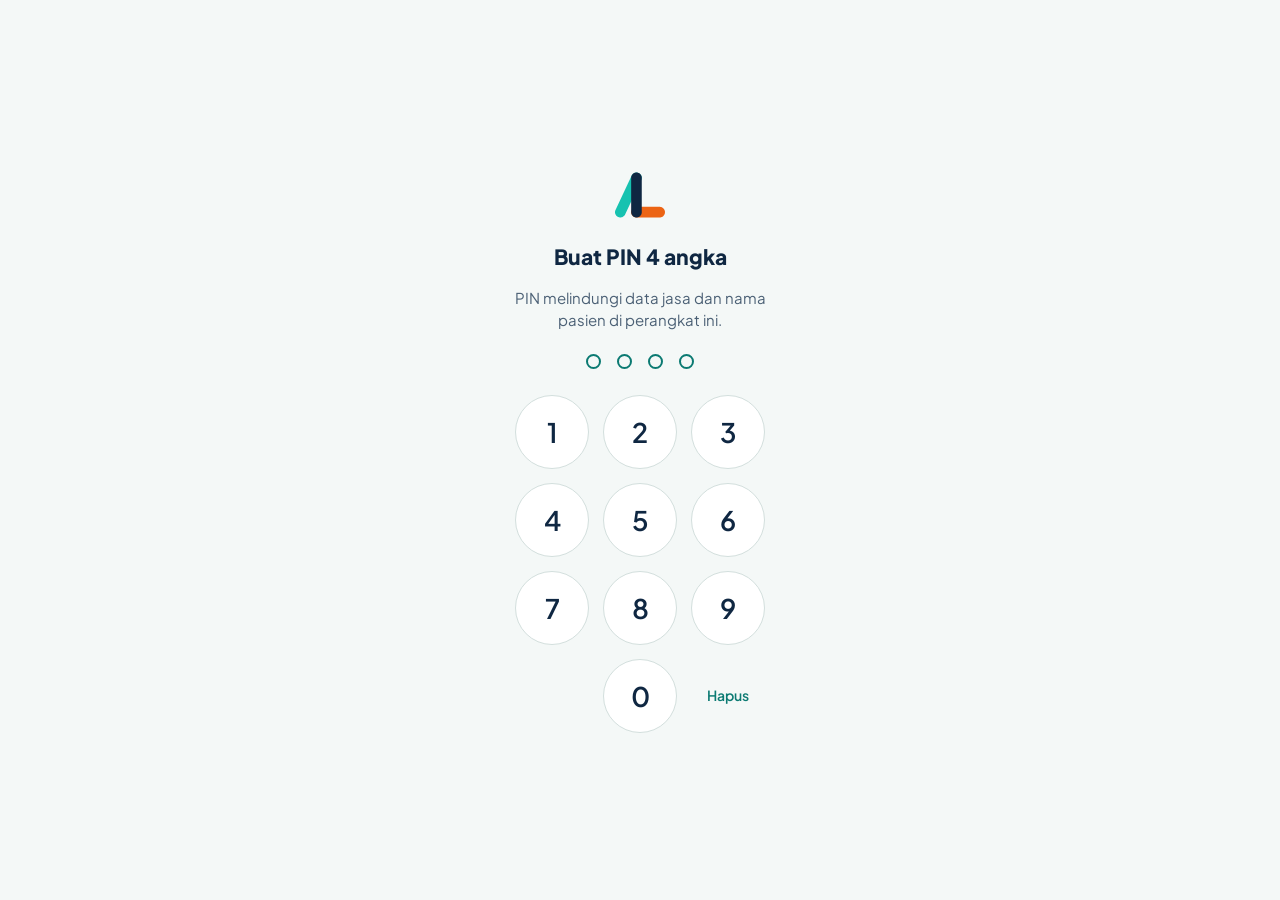
==== commit d7c17907: "CCare Plus: perbaiki mode gelap dan font, kontras tombol" ====
--- a/ccareplus/index.html
+++ b/ccareplus/index.html
@@ -15,15 +15,14 @@
 <link rel="stylesheet" href="https://fonts.googleapis.com/css2?family=Plus+Jakarta+Sans:wght@400;500;600;700;800&display=swap">
 <style>
 :root{--utama:#0B7A72;--utama-tua:#075E58;--utama-tipis:#E6F4F2;--kanvas:#F5F8F8;--isian:#F2F6F6;--putih:#FFFFFF;--garis:#D5E0E0;--pemisah:#E3EBEA;
-  --teks:#0F2742;--teks-2:#4F6478;--redup:#A9B6BC;--merah:#B91C1C;--merah-tipis:#FDF0F0;--kuning:#B45309;--kuning-tipis:#FEF3C7;--hijau:#3B7A1E;--hijau-tipis:#EAF4E2;
+  --teks:#0F2742;--teks-2:#4F6478;--redup:#637580;--merah:#B91C1C;--merah-tipis:#FDF0F0;--kuning:#B45309;--kuning-tipis:#FEF3C7;--hijau:#3B7A1E;--hijau-tipis:#EAF4E2;
   --c1:#DCEFEC;--c2:#9FD3CC;--c3:#0B7A72;--c3-teks:#FFFFFF}
 @media (prefers-color-scheme:dark){:root{--utama:#2BB3A8;--utama-tua:#5FD0C6;--utama-tipis:#123A38;--kanvas:#0E1A1F;--isian:#15252B;--putih:#12212A;--garis:#2A3D44;--pemisah:#1E3036;
-  --teks:#E6EEF0;--teks-2:#9DB0B8;--redup:#5D717A;--merah:#F08080;--merah-tipis:#2A1A1D;--kuning:#E0A458;--kuning-tipis:#2C2416;--hijau:#7FC86A;--hijau-tipis:#1C2E17;--c1:#16403D;--c2:#1F6E66;--c3:#2BB3A8;--c3-teks:#0E1A1F}}
+  --teks:#E6EEF0;--teks-2:#9DB0B8;--redup:#7F929A;--merah:#F08080;--merah-tipis:#2A1A1D;--kuning:#E0A458;--kuning-tipis:#2C2416;--hijau:#7FC86A;--hijau-tipis:#1C2E17;--c1:#16403D;--c2:#1F6E66;--c3:#2BB3A8;--c3-teks:#0E1A1F}}
 *{box-sizing:border-box}
 .kembali{display:inline-flex;align-items:center;justify-content:center;flex:0 0 auto;width:44px;height:44px;margin-left:-12px;border-radius:8px;color:var(--teks);text-decoration:none}
 .kembali:hover,.kembali:focus-visible{background:var(--isian)}
 .kembali-teks{display:inline-flex;align-items:center;gap:2px;min-height:44px;margin:-8px 0 8px -8px;color:var(--utama);font-weight:600;text-decoration:none}
-  padding:max(24px,env(safe-area-inset-top)) max(16px,env(safe-area-inset-right)) max(24px,env(safe-area-inset-bottom)) max(16px,env(safe-area-inset-left));overflow-y:auto}
 html,body{margin:0;background:var(--kanvas);color:var(--teks);font-family:'Plus Jakarta Sans',system-ui,-apple-system,'Segoe UI',Roboto,sans-serif;font-size:15px;-webkit-font-smoothing:antialiased}
 a{color:var(--utama)}
 button{font:inherit;color:inherit}
@@ -32,7 +31,7 @@
 header{position:sticky;top:0;z-index:5;background:var(--putih);border-bottom:1px solid var(--garis)}
 .kepala{max-width:1240px;margin:0 auto;padding:0 24px;display:flex;align-items:center;gap:8px 20px}
 .merek{display:flex;align-items:center;gap:10px;padding:12px 0;min-width:0;flex:0 1 260px}
-.logo{display:grid;place-items:center;width:32px;height:32px;border-radius:8px;background:var(--utama);color:#fff;flex:none}
+.logo{display:grid;place-items:center;width:32px;height:32px;border-radius:8px;background:var(--utama);color:var(--c3-teks);flex:none}
 .merek b{display:block;font-size:16px;line-height:1.1}.merek small{display:block;font-size:12px;color:var(--teks-2);white-space:nowrap;overflow:hidden;text-overflow:ellipsis}
 nav{display:flex;gap:2px;flex:1 1 0;overflow-x:auto;scrollbar-width:none;min-width:0}
 nav::-webkit-scrollbar{display:none}
@@ -41,7 +40,7 @@
 .tab:hover{background:var(--isian);color:var(--teks)}
 .tab[aria-current=page]{color:var(--utama);border-bottom-color:var(--utama)}
 .tb{display:inline-flex;align-items:center;justify-content:center;gap:6px;min-height:44px;border-radius:8px;font-weight:600;font-size:14px;padding:8px 14px;text-decoration:none;white-space:nowrap;cursor:pointer;transition:background-color 160ms ease}
-.tb.utama{background:var(--utama);color:#fff;border:1px solid var(--utama)}.tb.utama:hover{background:var(--utama-tua)}
+.tb.utama{background:var(--utama);color:var(--c3-teks);border:1px solid var(--utama)}.tb.utama:hover{background:var(--utama-tua)}
 .tb.kedua{background:var(--putih);color:var(--teks);border:1px solid var(--garis)}.tb.kedua:hover{background:var(--isian)}
 .tb:disabled{color:var(--redup);cursor:default;background:var(--putih)}
 .tb svg,.ikon{width:16px;height:16px;flex:none}
@@ -110,7 +109,7 @@
 
 .aksi-kepala{display:flex;gap:8px;flex:none}
 .tb.ikon-saja{padding:8px 10px}
-.lencana{display:inline-grid;place-items:center;min-width:18px;height:18px;padding:0 5px;border-radius:9px;background:var(--merah);color:#fff;font-size:11px;font-weight:700;margin-left:4px;vertical-align:1px}
+.lencana{display:inline-grid;place-items:center;min-width:18px;height:18px;padding:0 5px;border-radius:9px;background:var(--merah);color:var(--c3-teks);font-size:11px;font-weight:700;margin-left:4px;vertical-align:1px}
 .pita{display:flex;flex-wrap:wrap;align-items:center;gap:8px 12px;padding:12px 16px;border-radius:12px;border:1px solid var(--garis);background:var(--putih);margin-bottom:16px;font-size:14px}
 .pita.info{background:var(--utama-tipis);border-color:transparent}
 .pita.awas{background:var(--kuning-tipis);border-color:transparent;color:var(--teks)}
@@ -126,12 +125,12 @@
 .kal-sel{min-height:96px;min-width:0;display:flex;flex-direction:column;align-items:stretch;gap:4px;padding:6px;border:0;border-right:1px solid var(--pemisah);border-bottom:1px solid var(--pemisah);background:var(--putih);text-align:left;cursor:pointer;transition:background-color 150ms ease}
 .kal-sel:nth-child(7n){border-right:0}.kal-sel:hover{background:var(--isian)}
 .kal-sel .n{font-size:13px;font-weight:600;color:var(--teks-2);white-space:nowrap;overflow:hidden;text-overflow:ellipsis}.kal-sel .n small{font-weight:400}
-.kal-sel.mg .n{color:var(--merah)}.kal-sel.lewat .n{color:var(--redup)}.kal-sel.lewat.mg .n{color:var(--merah);opacity:.6}
+.kal-sel.mg .n{color:var(--merah)}.kal-sel.lewat .n{color:var(--redup)}.kal-sel.lewat.mg .n{color:var(--merah)}
 .kal-sel.luar{background:var(--isian);cursor:default}.kal-sel.luar .n{color:var(--redup)}
 .kal-sel.kini{box-shadow:inset 0 0 0 2px var(--utama)}.kal-sel.pilih{background:var(--utama-tipis);box-shadow:inset 0 0 0 2px var(--utama)}
 .ch{display:block;font-style:normal;font-size:12px;font-weight:600;line-height:1.4;border-radius:6px;padding:1px 6px;overflow-wrap:anywhere;border:1px solid transparent}
 .ch small{font-weight:400}.ch .pdk{display:none}
-.ch.p{background:var(--utama);color:#fff}.ch.g{border-color:var(--utama);color:var(--utama);background:var(--putih)}
+.ch.p{background:var(--utama);color:var(--c3-teks)}.ch.g{border-color:var(--utama);color:var(--utama);background:var(--putih)}
 .ch.dg{background:var(--isian);color:var(--teks-2);text-decoration:line-through}.ch.ev{background:var(--kuning-tipis);color:var(--kuning)}
 .ch.ok{background:var(--hijau-tipis);color:var(--hijau)}.ch.tg{border-color:var(--garis);color:var(--teks);background:var(--putih)}
 .leg-jd{display:flex;flex-wrap:wrap;gap:6px 16px;font-size:13px;color:var(--teks-2);margin:12px 4px 0}.leg-jd span{display:inline-flex;align-items:center;gap:6px}.leg-jd .ch{display:inline-block}
@@ -457,7 +456,7 @@
 const Gerak = {
   terakhir: '', angka: {},
   diam: () => matchMedia('(prefers-reduced-motion: reduce)').matches,
-  getar(ms = 8) { try { navigator.vibrate && navigator.vibrate(ms); } catch (e) { } },
+  getar(ms = 8) { try { if (window.AlvisyaUmpan) AlvisyaUmpan(); else if (navigator.vibrate) navigator.vibrate(ms); } catch (e) { } },
   /** penunjuk tab meluncur dari posisi lama ke tab aktif; prosen (-1..1) = ikut jari saat menggeser */
   penunjuk(prosen = 0) {
     const nav = $('tabs'); if (!nav) return;
